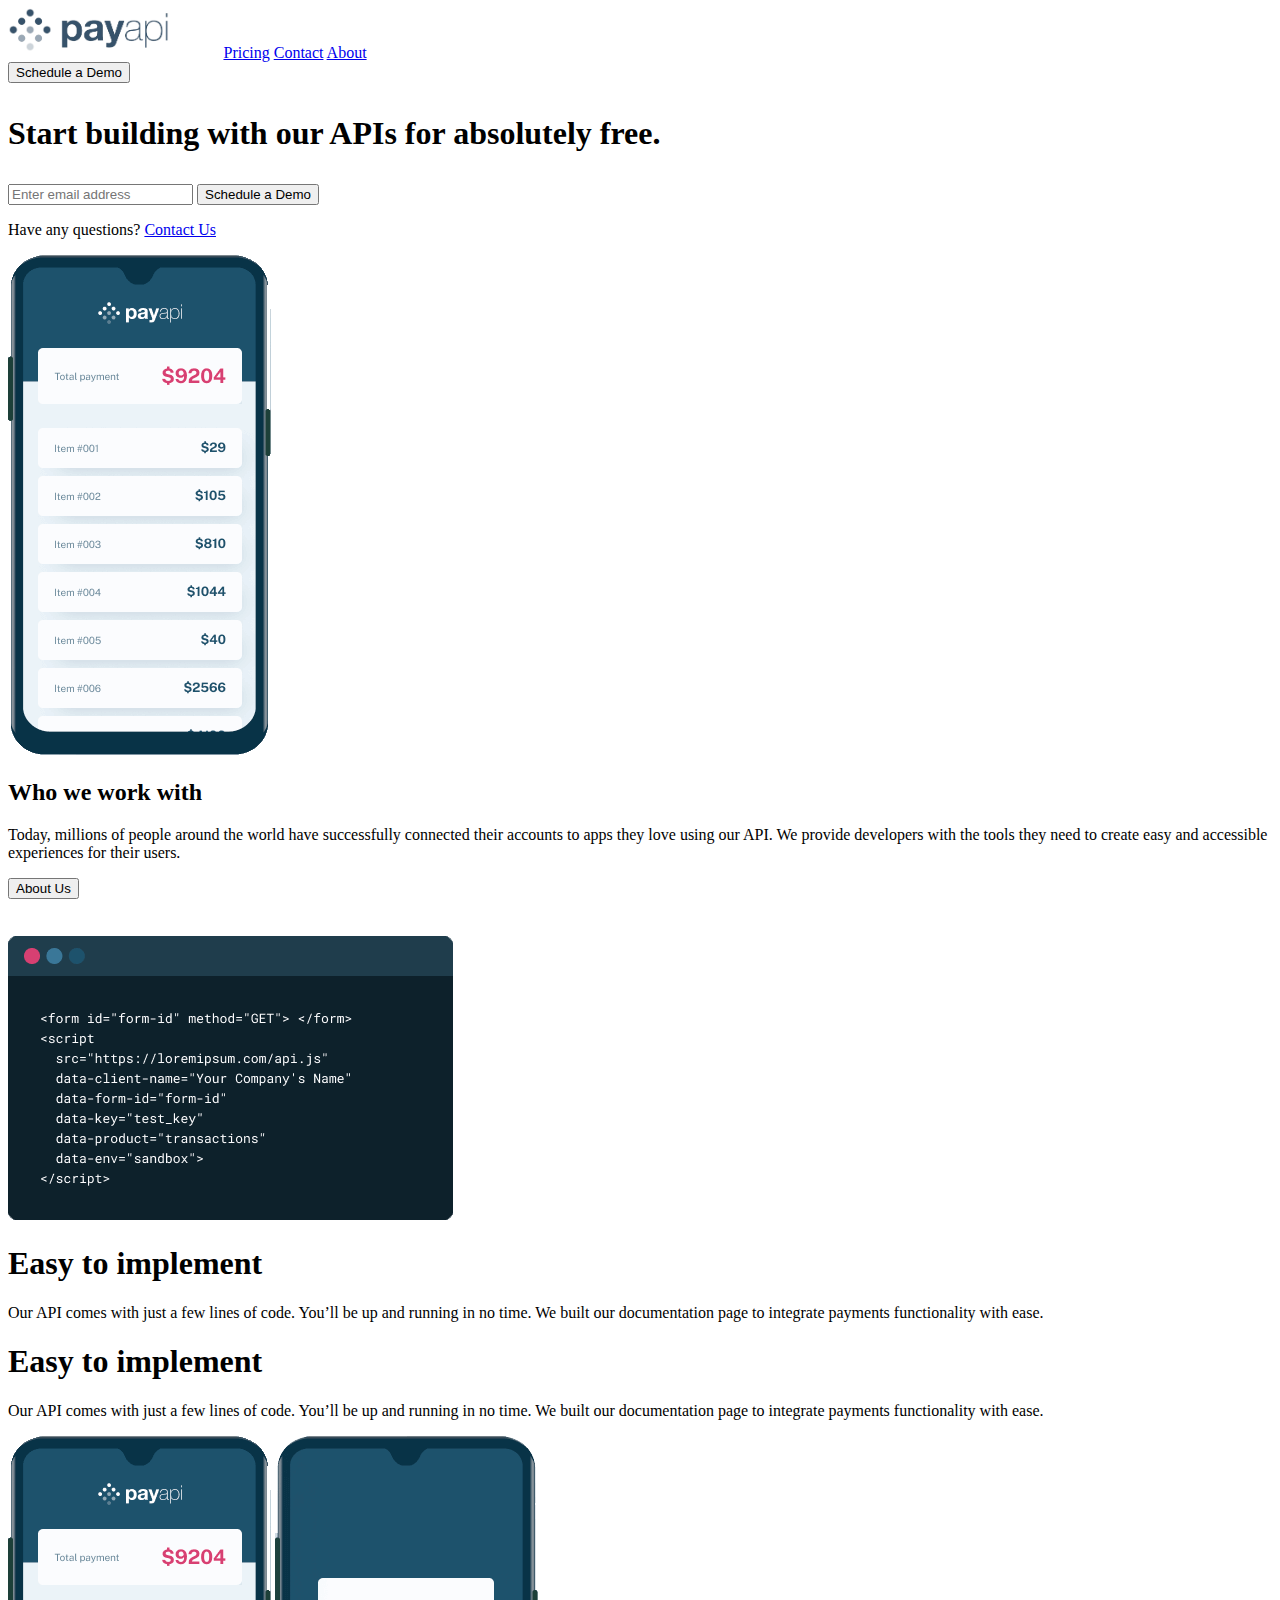
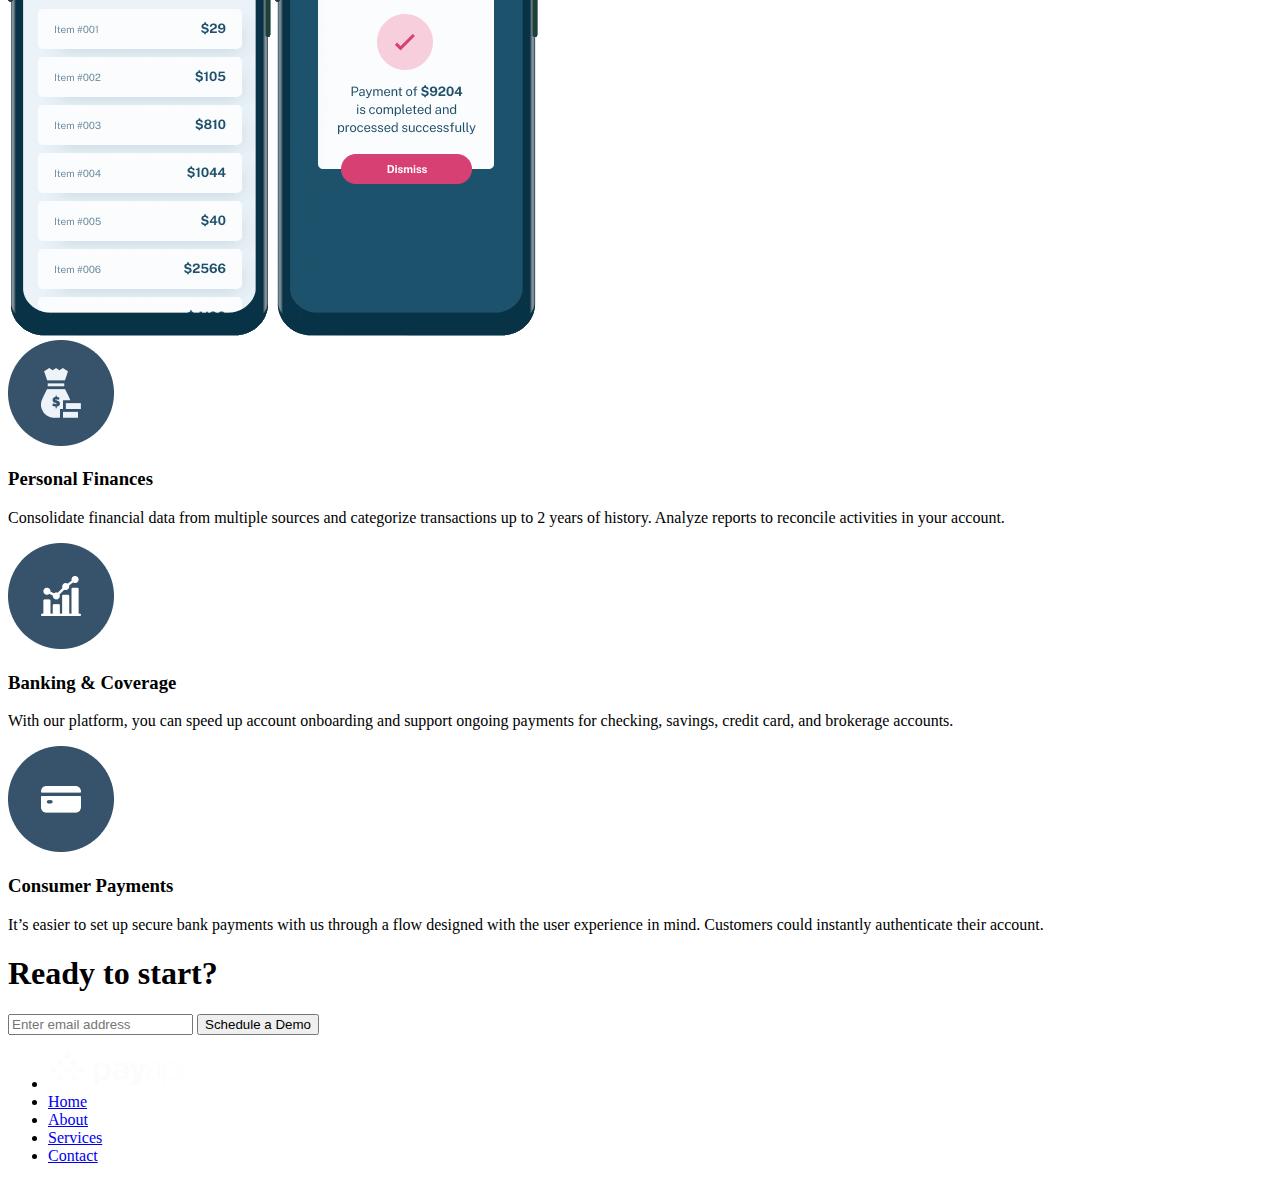
==== index.html @ d0662665 "Css check" ====
<!DOCTYPE html>
<html lang="en,ru">

<head>
    <meta charset="UTF-8">
    <meta name="viewport" content="width=device-width, initial-scale=1.0">
    <title>Document</title>
    <link rel="stylesheet" href="./CSS/style.css">
    <link rel="stylesheet" href="./CSS/shriht.css">
</head>

<body>
    <!-- верхняя навигационная панель-->
    <div id="navtop">
        <div class="navbarFlex">
            <a href="#home"><img src="./Image Home/payapi two color.png" height=50></a>
            <a href="../Pricing/index.html">Pricing</a>
            <a href="../About/index.html">Contact</a>
            <a href="../Contact/index.html">About</a>
        </div>
        <button class="sub" href="#">Schedule a Demo</button>

    </div>




    <!--верхняя часть страницы-->
    <div class="top">
        <div class="text">
            <h1>
                <p>Start building with our APIs for absolutely free.</p>
            </h1>
            <form class="butinside">

                <input class="mail" id="gmail" placeholder="Enter email address">
                <button class="submit" >Schedule a Demo</button>
                <p>Have any questions? <a href="../Contact/index.html">Contact Us </a> </p>
            </form>


        </div>
        <img src="./Image Home/Bottom phone first.png" alt="#">
    </div>




    <!--средняя часть страницы-->
    <div class="centr">
        <div class="text_flex">
            <h2>Who we work with</h2>
            <p class="text_centr">Today, millions of people around the world have successfully connected their accounts
                to apps they love using
                our API. We provide developers with the tools they need to create easy and accessible experiences for
                their
                users.</p>
            <a href="../About/"> </a>
            <button class="about_us">About Us</button>

        </div>
        <div class="logoC">

            <img src="./Image Home/Tesla.svg" alt="">
            <img src="./Image Home/Microsoft.svg" alt="">
            <img src="./Image Home/Hewlett Packard.svg" alt="">
            <img src="./Image Home/Oracle.svg" alt="">
            <img src="./Image Home/Google.svg" alt="">
            <img src="./Image Home/Nvidia.svg" alt="">

        </div>
    </div>




    <!--нижняя часть страницы-->
    <div class="through">
        <div class="throughCode">
            <img src="./Image Home/ImageKode.png" alt="хуй">
        </div>

        <div class="implents">
            <h1>Easy to implement</h1>
            <p class="text_implents">Our API comes with just a few lines of code. You’ll be up and running in no time.
                We built our
                documentation page to integrate payments functionality with ease.</p>
        </div>

<div class="ThroughPhone">
            <h1>Easy to implement</h1>
            <p class="text_Phone">Our API comes with just a few lines of code. You’ll be up and running in no time. We
                built our
                documentation page to integrate payments functionality with ease.</p>
        </div>
        <div class="through_class">
            <img class="phone1" src="./Image Home/Bottom phone first.png" alt="хуй">
            <img class="phone2" src="./Image Home/Bottom phone second.png" alt="хуй">
        </div> 
    </div>
    <!-- DIV IV -->
    <div class="corda">
        <div class="basecord">
            <img src="./Image Home/Money bag.png" alt="finance">
            <div class="noclass">
                <h3>Personal Finances</h3>
                <p>Consolidate financial data from multiple sources and categorize transactions up to 2 years of
                    history. Analyze reports to reconcile activities in your account.
                </p>
            </div>
        </div>
        <div class="basecord">
            <img src="./Image Home/Schedule.png" alt="coverage">
            <h3>Banking & Coverage</h3>
            <p>With our platform, you can speed up account onboarding and support ongoing payments for checking,
                savings, credit card, and brokerage accounts.
            </p>
        </div>
        <div class="basecord">
            <img src="./Image Home/bank card.png" alt="payments">
            <h3>Consumer Payments</h3>
            <p>It’s easier to set up secure bank payments with us through a flow designed with the user experience in
                mind. Customers could instantly authenticate their account.
            </p>
        </div>
    </div>
    <!-- DIV V -->
    <div class="redflex">
        <h1 class="red_start">Ready to start?</h1>
        <div class="red">
            <input class="mail" id="gmail" placeholder="Enter email address">
            <button class="submit" >Schedule a Demo</button>
        </div>
    </div>

    <!--нижняя навигационная панель-->
    <div id="navbottom">
        <div class="navbarFlexx">

            <ul>
                <li><img src="./Image Home/payapi one color.png" alt="Logo"></li>
                <li><a href="#">Home</a></li>
                <li><a href="#">About</a></li>
                <li><a href="#">Services</a></li>
                <li><a href="#">Contact</a></li>
                
            </ul>

        </div>


    </div>

</body>

</html>
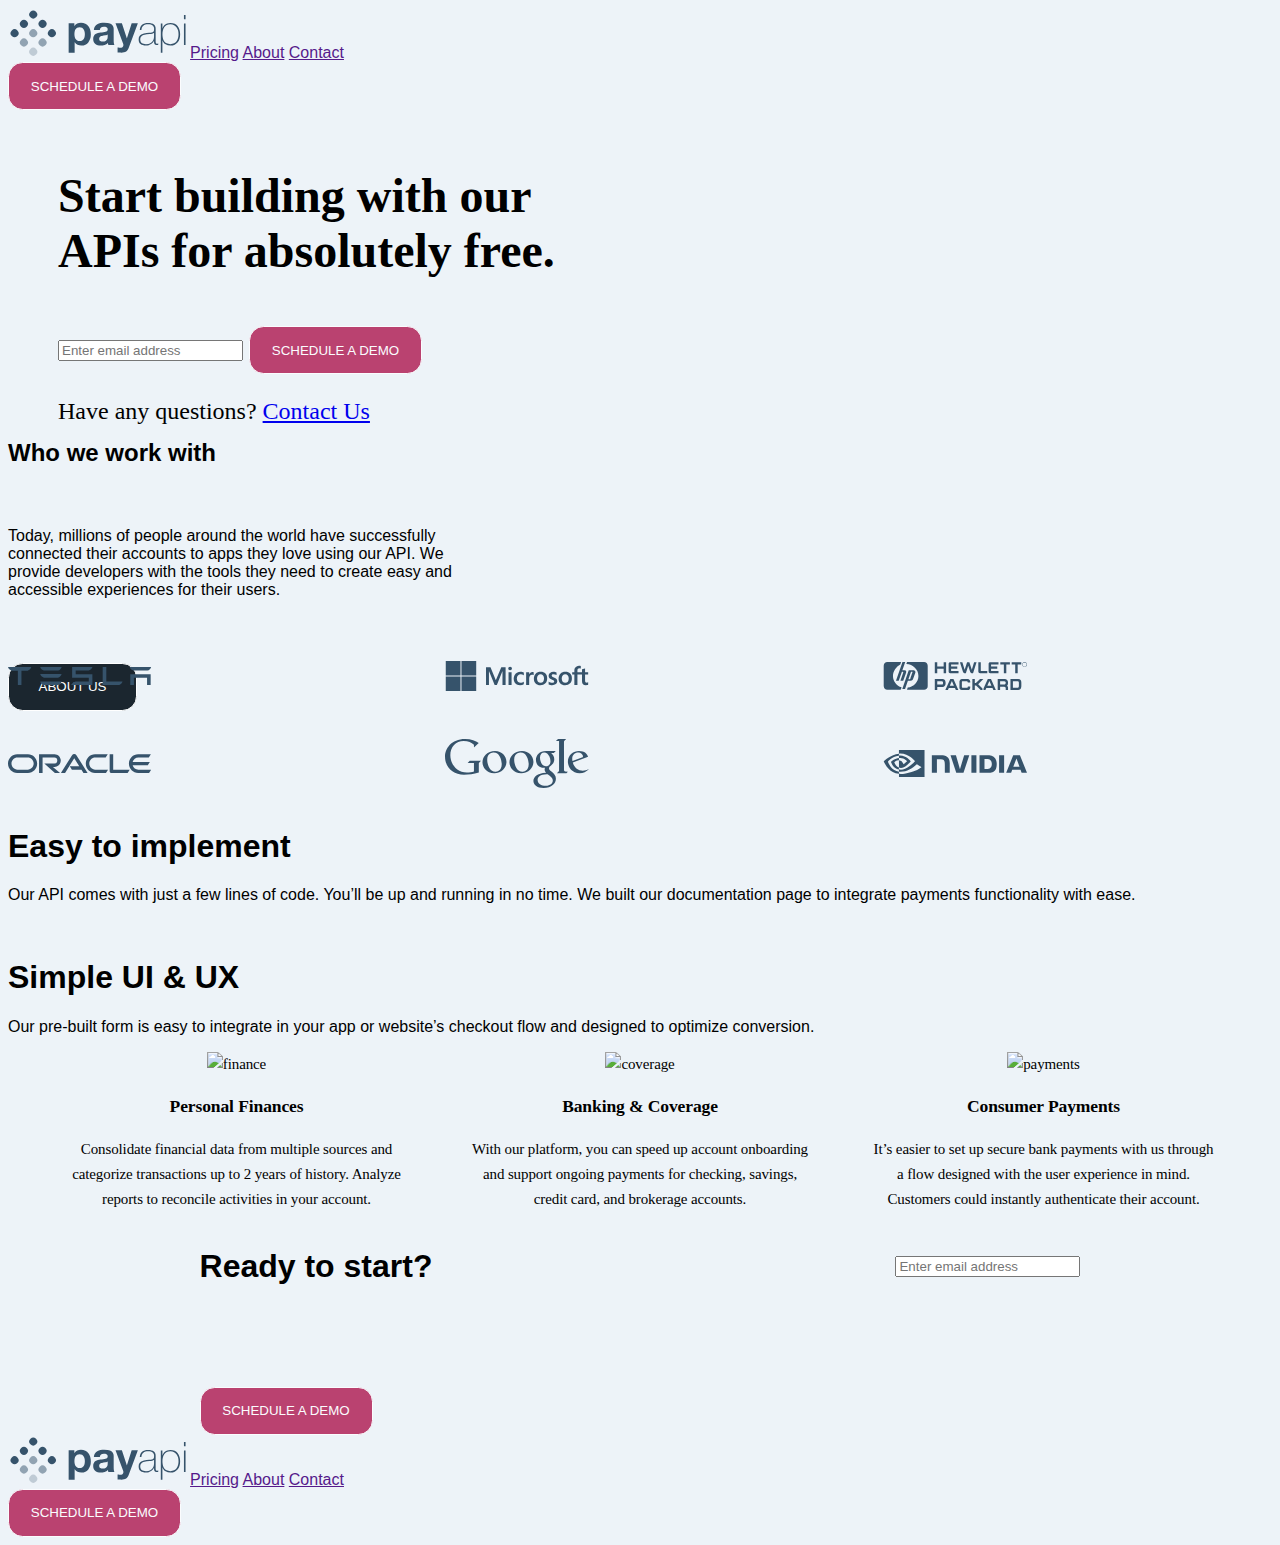
==== commit 2cc26d34: "fixed" ====
--- a/index.html
+++ b/index.html
@@ -1,157 +1,120 @@
-
-<!DOCTYPE html>
-<html lang="en,ru">
-
-<head>
-    <meta charset="UTF-8">
-    <meta name="viewport" content="width=device-width, initial-scale=1.0">
-    <title>Document</title>
-    <link rel="stylesheet" href="./CSS/style.css">
-    <link rel="stylesheet" href="./CSS/shriht.css">
-</head>
-
-<body>
-    <!-- верхняя навигационная панель-->
-    <div id="navtop">
-        <div class="navbarFlex">
-            <a href="#home"><img src="./Image Home/payapi two color.png" height=50></a>
-            <a href="../Pricing/index.html">Pricing</a>
-            <a href="../About/index.html">Contact</a>
-            <a href="../Contact/index.html">About</a>
-        </div>
-        <button class="sub" href="#">Schedule a Demo</button>
-
-    </div>
-
-
-
-
-    <!--верхняя часть страницы-->
-    <div class="top">
-        <div class="text">
-            <h1>
-                <p>Start building with our APIs for absolutely free.</p>
-            </h1>
-            <form class="butinside">
-
-                <input class="mail" id="gmail" placeholder="Enter email address">
-                <button class="submit" >Schedule a Demo</button>
-                <p>Have any questions? <a href="../Contact/index.html">Contact Us </a> </p>
-            </form>
-
-
-        </div>
-        <img src="./Image Home/Bottom phone first.png" alt="#">
-    </div>
-
-
-
-
-    <!--средняя часть страницы-->
-    <div class="centr">
-        <div class="text_flex">
-            <h2>Who we work with</h2>
-            <p class="text_centr">Today, millions of people around the world have successfully connected their accounts
-                to apps they love using
-                our API. We provide developers with the tools they need to create easy and accessible experiences for
-                their
-                users.</p>
-            <a href="../About/"> </a>
-            <button class="about_us">About Us</button>
-
-        </div>
-        <div class="logoC">
-
-            <img src="./Image Home/Tesla.svg" alt="">
-            <img src="./Image Home/Microsoft.svg" alt="">
-            <img src="./Image Home/Hewlett Packard.svg" alt="">
-            <img src="./Image Home/Oracle.svg" alt="">
-            <img src="./Image Home/Google.svg" alt="">
-            <img src="./Image Home/Nvidia.svg" alt="">
-
-        </div>
-    </div>
-
-
-
-
-    <!--нижняя часть страницы-->
-    <div class="through">
-        <div class="throughCode">
-            <img src="./Image Home/ImageKode.png" alt="хуй">
-        </div>
-
-        <div class="implents">
-            <h1>Easy to implement</h1>
-            <p class="text_implents">Our API comes with just a few lines of code. You’ll be up and running in no time.
-                We built our
-                documentation page to integrate payments functionality with ease.</p>
-        </div>
-
-<div class="ThroughPhone">
-            <h1>Easy to implement</h1>
-            <p class="text_Phone">Our API comes with just a few lines of code. You’ll be up and running in no time. We
-                built our
-                documentation page to integrate payments functionality with ease.</p>
-        </div>
-        <div class="through_class">
-            <img class="phone1" src="./Image Home/Bottom phone first.png" alt="хуй">
-            <img class="phone2" src="./Image Home/Bottom phone second.png" alt="хуй">
-        </div> 
-    </div>
-    <!-- DIV IV -->
-    <div class="corda">
-        <div class="basecord">
-            <img src="./Image Home/Money bag.png" alt="finance">
-            <div class="noclass">
-                <h3>Personal Finances</h3>
-                <p>Consolidate financial data from multiple sources and categorize transactions up to 2 years of
-                    history. Analyze reports to reconcile activities in your account.
-                </p>
-            </div>
-        </div>
-        <div class="basecord">
-            <img src="./Image Home/Schedule.png" alt="coverage">
-            <h3>Banking & Coverage</h3>
-            <p>With our platform, you can speed up account onboarding and support ongoing payments for checking,
-                savings, credit card, and brokerage accounts.
-            </p>
-        </div>
-        <div class="basecord">
-            <img src="./Image Home/bank card.png" alt="payments">
-            <h3>Consumer Payments</h3>
-            <p>It’s easier to set up secure bank payments with us through a flow designed with the user experience in
-                mind. Customers could instantly authenticate their account.
-            </p>
-        </div>
-    </div>
-    <!-- DIV V -->
-    <div class="redflex">
-        <h1 class="red_start">Ready to start?</h1>
-        <div class="red">
-            <input class="mail" id="gmail" placeholder="Enter email address">
-            <button class="submit" >Schedule a Demo</button>
-        </div>
-    </div>
-
-    <!--нижняя навигационная панель-->
-    <div id="navbottom">
-        <div class="navbarFlexx">
-
-            <ul>
-                <li><img src="./Image Home/payapi one color.png" alt="Logo"></li>
-                <li><a href="#">Home</a></li>
-                <li><a href="#">About</a></li>
-                <li><a href="#">Services</a></li>
-                <li><a href="#">Contact</a></li>
-                
-            </ul>
-
-        </div>
-
-
-    </div>
-
-</body>
-
+<!DOCTYPE html>
+<html lang="en">
+<head>
+    <meta charset="UTF-8">
+    <meta name="viewport" content="width=device-width, initial-scale=1.0">
+    <title>Document</title>
+    <link rel="stylesheet" href="/css/style.css">
+</head>
+<body>
+       <!-- header-->  
+       <header>  
+        <div class="navbarFlex">  
+            <img src="/assets/shared/desktop/logo.svg" height=50></a>  
+            <a href="">Pricing</a>  
+            <a href="">About</a>    
+            <a href="">Contact</a>
+        </div>  
+        <button class="sub" href="#">Schedule a Demo</button>  
+  
+       </header> 
+      <!--DIV I--> 
+    <div class="top"> 
+        <div class="text"> 
+           <h1> 
+                <p>Start building with our APIs for absolutely free.</p> 
+            </h1>  
+            <form class="Search"> 
+                <input type="email" id="email" placeholder="Enter email address"> 
+                <button class="sub" href="#">Schedule a Demo</button> 
+                <p>Have any questions? <a href="../Contact/index.html">Contact Us </a> </p> 
+            </form> 
+ 
+ 
+        </div> 
+        <img src="/assets/home/desktop/illustration-phone-mockup.svg" alt=""> 
+    </div> 
+ 
+    <!--DIV II--> 
+    <div class="darktext"> 
+<div class="text_flex"> 
+        <h2>Who we work with</h2> 
+        <p class="text_centr">Today, millions of people around the world have successfully connected their accounts to apps they love using 
+            our API. We provide developers with the tools they need to create easy and accessible experiences for their 
+            users.</p> 
+          <a href="../About/"> </a> 
+        <button class="about_us">About Us</button>     
+         
+</div> 
+        <div class="logoC"> 
+             
+            <img src="/assets/shared/desktop/tesla.svg" alt="tesla">
+            <img src="/assets/shared/desktop/microsoft.svg" alt="microsoft"> 
+            <img src="/assets/shared/desktop/hewlett-packard.svg" alt="HP">
+            <img src="/assets/shared/desktop/oracle.svg" alt="Oracle">
+            <img src="/assets/shared/desktop/google.svg" alt="google">
+            <img src="/assets/shared/desktop/nvidia.svg" alt="nvidia">
+       
+    </div> 
+    </div> 
+ 
+ 
+ 
+ 
+    <!--DIV III--> 
+             <div class="gridele">
+            <img src="/assets/home/desktop/illustration-easy-to-implement.svg" alt="">
+            <h1>Easy to implement</h1> 
+            <p>Our API comes with just a few lines of code. You’ll be up and running in no time. We built our 
+                documentation page to integrate payments functionality with ease.</p>
+
+            <img src="/assets/home/desktop/illustration-simple-ui.svg" alt=""> 
+            <h1>Simple UI & UX</h1> 
+            <p>Our pre-built form is easy to integrate in your app or website’s checkout flow and designed to optimize conversion.
+            </p> 
+      </div>
+     
+      <!-- DIV IV -->
+      <div class="corda">
+        <div class="basecord">
+            <img src="/assets/home/desktop/icon-personal-finances.svg" alt="finance">
+            <div class="noclass">
+            <h3>Personal Finances</h3>
+            <p>Consolidate financial data from multiple sources and categorize transactions up to 2 years of history. Analyze reports to reconcile activities in your account.
+                 </p>
+            </div>
+        </div>
+        <div class="basecord">
+            <img src="/assets/home/desktop/icon-banking-and-coverage.svg" alt="coverage">
+            <h3>Banking & Coverage</h3>
+            <p>With our platform, you can speed up account onboarding and support ongoing payments for checking, savings, credit card, and brokerage accounts.
+             </p>
+        </div>
+        <div class="basecord">
+            <img src="/assets/home/desktop/icon-consumer-payments.svg" alt="payments">
+            <h3>Consumer Payments</h3>
+            <p>It’s easier to set up secure bank payments with us through a flow designed with the user experience in mind. Customers could instantly authenticate their account.
+             </p>
+        </div>
+      </div>
+     <!-- DIV V -->
+     <div class="redflex">
+        <h1>Ready to start?</h1>
+        <input type="email" id="email" placeholder="Enter email address"> 
+        <button class="sub" href="#">Schedule a Demo</button>
+
+     </div>
+    <!--footer--> 
+    <footer> 
+        <div class="navbarFlex">  
+            <img src="/assets/shared/desktop/logo.svg" height=50></a>  
+            <a href="">Pricing</a>  
+            <a href="">About</a>  
+            <a href="">Contact</a>
+        </div>  
+        <button class="sub" href="#">Schedule a Demo</button>  
+    </footer> 
+   
+</body>
+<script src="/js/script.js" defer></script>
 </html>--- a/css/style.css
+++ b/css/style.css
@@ -0,0 +1,350 @@
+body { 
+ 
+  font-family: Arial, Helvetica, sans-serif; 
+} 
+.navbarFlex { 
+   margin-left: 0%; 
+    margin-right: 0%;
+
+  } 
+#navtop { 
+  background-color: white; 
+   display:flex;  
+  transition: top 0.3s; 
+  display: flex  ; 
+  /* justify-self: center;  */
+  text-align: center; 
+  justify-content: space-around;
+} 
+
+#navtop a { 
+  float: left; 
+  display: flex  ; 
+   
+  color: rgba(54, 83, 107, 1); 
+  text-align: center; 
+  padding: 15px; 
+  text-decoration: none; 
+  font-size: 15px; 
+  font-family: 'Public Sans'; 
+   
+} 
+
+#navtop a:hover { 
+  background-color: #ffffff;  
+  color: rgb(22, 1, 1) 
+}  
+/* buttom Schedule a Demo*/
+.butinside{
+  position: relative;
+display: inline-block;
+}
+ .mail{
+ 
+  margin-right: 100px;
+  width: 445px;
+  height: 48px;
+  border-radius: 20px;
+ border-style:none ;
+} 
+.butinside .submit{
+  position: absolute;
+  right: 0;
+  top: 2px;
+ background-color: #ba4270;
+ color: #fbfcfe;
+ width: 173px;
+ 
+ height: 48px;
+ 
+
+
+}
+.sub{
+  width: 173px;
+  
+  height: 48px;
+  background-color:#ba4270;
+  color: #fbfcfe;
+
+}
+.centr{  
+  /* width: 1440px; */  
+  height: 472px;  
+  flex-shrink: 0;  
+    display: flex;  
+  justify-content: space-around;  
+  align-items:center ;    
+  background-color: #1B262F;  
+  color: #ffffff;
+} 
+.about_us{
+  width: 129px;
+  height: 48px;
+  flex-shrink: 0;
+  background-color: #1B262F;
+ color:#ffffff;
+
+
+}
+
+
+
+
+.text{ 
+
+top: 120px; 
+font-family: 'DM Serif Display', serif; 
+padding: 10px 50px 20px; 
+width: 546px; 
+ 
+font-size: 150%; 
+
+} 
+body , #navtop{ 
+background-color: rgba(237, 243, 248, 1); 
+} 
+.mail {
+  z-index: 1;
+
+}
+
+
+.submit {
+  z-index: 2;
+  position: relative;
+  right: 30px;
+}
+
+
+
+
+
+
+
+  .logoC{ 
+    display: grid ; 
+    grid-gap: 3rem; 
+    /* font-size: 1rem; */ 
+    /* grid-template-columns: repeat(20px, 25px); 
+    grid-template-rows: repeat(20px, 20px);  */ 
+    align-items: center;  
+    grid-template-areas:  
+      "tesla microsoft hp "  
+      "oracle google nvidia" 
+    
+    
+    } 
+    .logoC  img{ 
+    width: 9rem; 
+    } 
+    
+      
+    
+    
+    .text_flex{ 
+    
+      display: flex; 
+    width: 445px; 
+    height: 192px; 
+    flex-direction: column; 
+    justify-content: center; 
+    align-items: flex-start; 
+    gap: 24px; 
+    flex-shrink: 0; 
+    
+    
+    } 
+    
+    
+    
+    .text_centr{ 
+    max-width: 445px  ; 
+    max-height: 112px; 
+    
+    
+    }
+    
+
+
+
+
+  .top 
+  { 
+  /* margin-right: 350px;   */ 
+  display: flex; 
+  justify-content: space-between; 
+
+  }   
+
+
+
+
+
+  .submit{ 
+  z-index: 2; 
+    height: 20px; 
+  width: 130px; 
+  border-radius: 60px; 
+
+
+
+  }    
+
+
+
+
+
+
+
+  .through{
+  display: grid;
+  grid-gap:3rem;
+  justify-content: space-around;
+  align-items: center;
+  grid-template-areas:
+  "throughCode text_implents   "
+  "ThroughPhone through_class "
+
+
+  }
+
+
+
+
+  /* див отвечающий за картику с кодом */
+  .throughCode{
+    position: relative;
+  
+    width: 445px; 
+    flex-direction: column;
+    justify-content: center;
+    align-items: center;
+    gap: 32px;
+
+
+  }
+
+  /* див отвечающий за текст  */
+
+  .ThroughPhone{
+  max-width: 445px;
+
+  }
+
+
+
+
+  .implents{ 
+    max-width: 445px;
+    position: relative;
+    
+    
+    
+    display: flex; 
+    width: 445px; 
+    height: 192px; 
+    flex-direction: column; 
+    justify-content: center; 
+    align-items: flex-start; 
+    gap: 24px; 
+    flex-shrink: 0; 
+
+  }
+
+
+  .redflex{
+    display: grid;
+    grid-gap:80px;
+    align-items: center;
+    justify-content: space-around;
+    grid-template-areas:
+    "red_start red"
+    }
+
+
+
+  button { 
+  position: center; 
+  top: .4em; 
+  right: .4em; 
+  height: 2.2em; 
+  border-radius: 1.1em; 
+  border: 1px solid; 
+  text-transform: uppercase; 
+  } 
+
+
+
+  .corda{
+  display:flex ;
+  align-items: center;
+  justify-content: space-evenly;
+  }
+  .basecord{
+    max-width: 350px;
+    
+    text-align: center;
+    font-family: Public Sans;
+    font-size: 15px;
+    font-style: normal;
+    font-weight: 400;
+    line-height: 25px; 
+    letter-spacing: -0.115px;
+  
+  }
+
+
+.red{
+  position: relative;
+  display: inline-block;
+  }
+   .mail{
+   
+    margin-right: 100px;
+    width: 250px;
+  } 
+  .red .submit{
+    width: 173px;
+    height: 48px;
+
+    position: absolute;
+    right: 0;
+    top: 2px;
+   background-color: #ba4270;
+   color: #fbfcfe;
+}
+
+
+
+  #navbottom
+  {  background-color: rgb(27, 38, 47)}
+  ul {
+    list-style-type: none;
+    margin: 0;
+    padding: 0;
+    overflow: hidden;
+
+    /* Background color for the navigation bar */
+  }
+
+  li {
+    display: inline-block;
+  }
+
+  li a {
+    display: block;
+    padding: 50px;
+    text-decoration: none;
+    color: #ffffff; /* Text color for the links */
+  }
+
+  li a:hover {
+    background-color: #ddd; /* Background color on hover */
+  }
+
+  li img {
+    max-width: 100%; /* Make sure the image doesn't exceed the width of its container */
+    height: auto; /* Maintain the aspect ratio of the image */
+    vertical-align: middle; /* Align the image vertically within the list item */
+  }
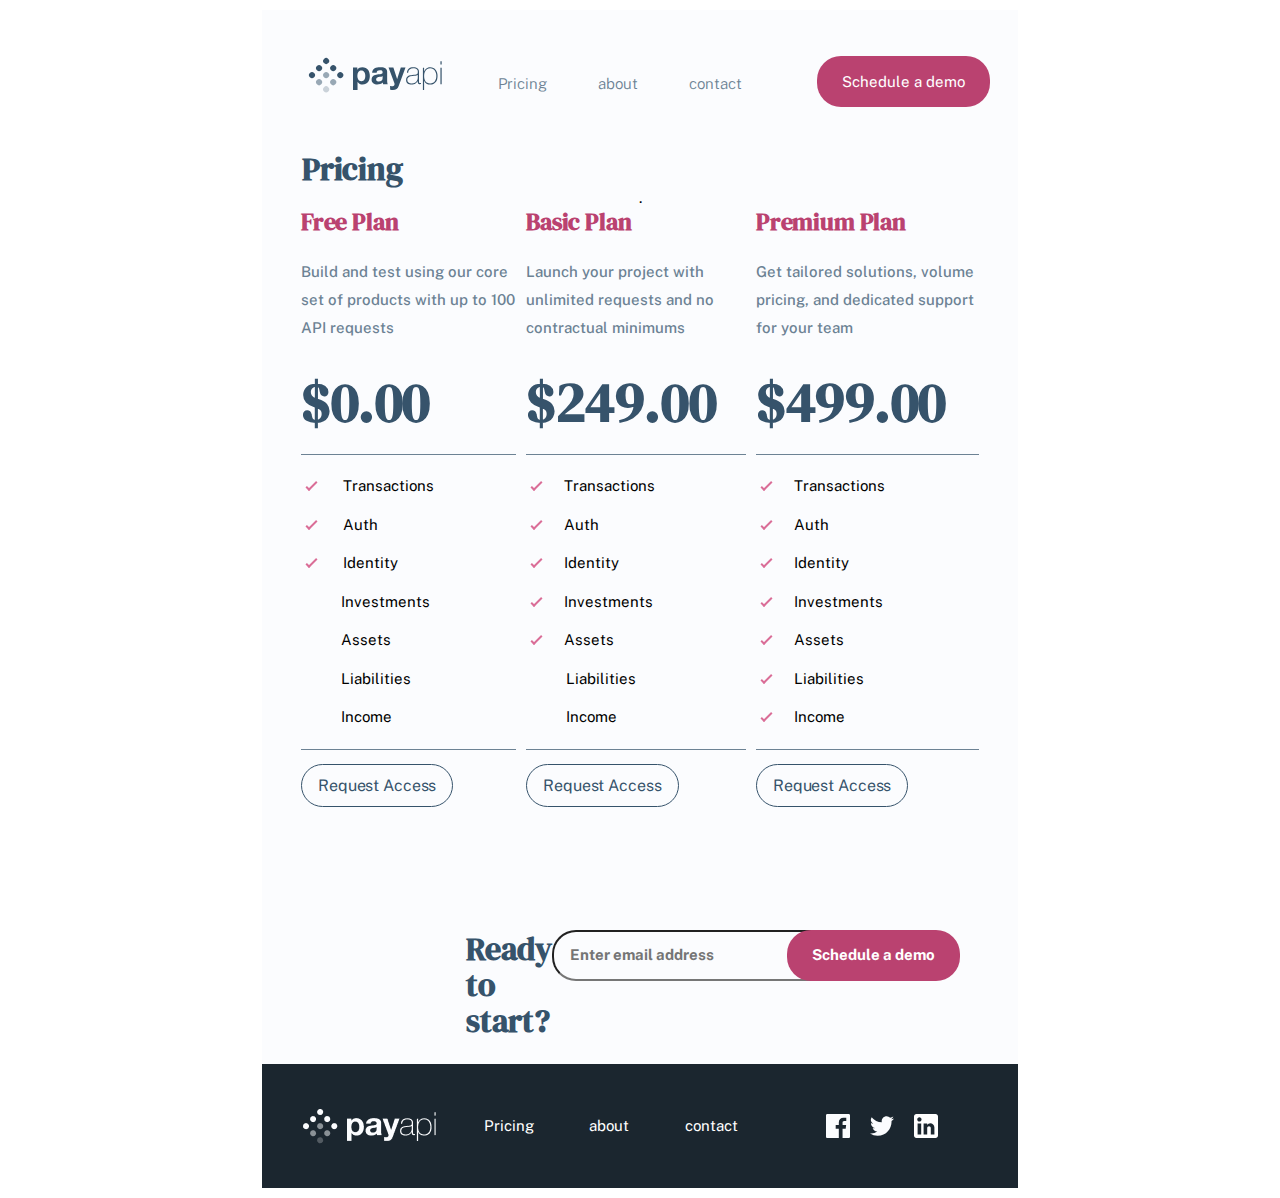
==== commit d5d14441: "newWorkForTest" ====
--- a/index.html
+++ b/index.html
@@ -1,120 +1,128 @@
-<!DOCTYPE html>
-<html lang="en">
-<head>
-    <meta charset="UTF-8">
-    <meta name="viewport" content="width=device-width, initial-scale=1.0">
-    <title>Document</title>
-    <link rel="stylesheet" href="/css/style.css">
-</head>
-<body>
-       <!-- header-->  
-       <header>  
-        <div class="navbarFlex">  
-            <img src="/assets/shared/desktop/logo.svg" height=50></a>  
-            <a href="">Pricing</a>  
-            <a href="">About</a>    
-            <a href="">Contact</a>
-        </div>  
-        <button class="sub" href="#">Schedule a Demo</button>  
-  
-       </header> 
-      <!--DIV I--> 
-    <div class="top"> 
-        <div class="text"> 
-           <h1> 
-                <p>Start building with our APIs for absolutely free.</p> 
-            </h1>  
-            <form class="Search"> 
-                <input type="email" id="email" placeholder="Enter email address"> 
-                <button class="sub" href="#">Schedule a Demo</button> 
-                <p>Have any questions? <a href="../Contact/index.html">Contact Us </a> </p> 
-            </form> 
- 
- 
-        </div> 
-        <img src="/assets/home/desktop/illustration-phone-mockup.svg" alt=""> 
-    </div> 
- 
-    <!--DIV II--> 
-    <div class="darktext"> 
-<div class="text_flex"> 
-        <h2>Who we work with</h2> 
-        <p class="text_centr">Today, millions of people around the world have successfully connected their accounts to apps they love using 
-            our API. We provide developers with the tools they need to create easy and accessible experiences for their 
-            users.</p> 
-          <a href="../About/"> </a> 
-        <button class="about_us">About Us</button>     
-         
-</div> 
-        <div class="logoC"> 
-             
-            <img src="/assets/shared/desktop/tesla.svg" alt="tesla">
-            <img src="/assets/shared/desktop/microsoft.svg" alt="microsoft"> 
-            <img src="/assets/shared/desktop/hewlett-packard.svg" alt="HP">
-            <img src="/assets/shared/desktop/oracle.svg" alt="Oracle">
-            <img src="/assets/shared/desktop/google.svg" alt="google">
-            <img src="/assets/shared/desktop/nvidia.svg" alt="nvidia">
-       
-    </div> 
-    </div> 
- 
- 
- 
- 
-    <!--DIV III--> 
-             <div class="gridele">
-            <img src="/assets/home/desktop/illustration-easy-to-implement.svg" alt="">
-            <h1>Easy to implement</h1> 
-            <p>Our API comes with just a few lines of code. You’ll be up and running in no time. We built our 
-                documentation page to integrate payments functionality with ease.</p>
-
-            <img src="/assets/home/desktop/illustration-simple-ui.svg" alt=""> 
-            <h1>Simple UI & UX</h1> 
-            <p>Our pre-built form is easy to integrate in your app or website’s checkout flow and designed to optimize conversion.
-            </p> 
-      </div>
-     
-      <!-- DIV IV -->
-      <div class="corda">
-        <div class="basecord">
-            <img src="/assets/home/desktop/icon-personal-finances.svg" alt="finance">
-            <div class="noclass">
-            <h3>Personal Finances</h3>
-            <p>Consolidate financial data from multiple sources and categorize transactions up to 2 years of history. Analyze reports to reconcile activities in your account.
-                 </p>
-            </div>
-        </div>
-        <div class="basecord">
-            <img src="/assets/home/desktop/icon-banking-and-coverage.svg" alt="coverage">
-            <h3>Banking & Coverage</h3>
-            <p>With our platform, you can speed up account onboarding and support ongoing payments for checking, savings, credit card, and brokerage accounts.
-             </p>
-        </div>
-        <div class="basecord">
-            <img src="/assets/home/desktop/icon-consumer-payments.svg" alt="payments">
-            <h3>Consumer Payments</h3>
-            <p>It’s easier to set up secure bank payments with us through a flow designed with the user experience in mind. Customers could instantly authenticate their account.
-             </p>
-        </div>
-      </div>
-     <!-- DIV V -->
-     <div class="redflex">
-        <h1>Ready to start?</h1>
-        <input type="email" id="email" placeholder="Enter email address"> 
-        <button class="sub" href="#">Schedule a Demo</button>
-
-     </div>
-    <!--footer--> 
-    <footer> 
-        <div class="navbarFlex">  
-            <img src="/assets/shared/desktop/logo.svg" height=50></a>  
-            <a href="">Pricing</a>  
-            <a href="">About</a>  
-            <a href="">Contact</a>
-        </div>  
-        <button class="sub" href="#">Schedule a Demo</button>  
-    </footer> 
-   
-</body>
-<script src="/js/script.js" defer></script>
+	<!DOCTYPE html>
+<html>
+<head>
+	<meta charset="utf-8">
+	<title>payapi</title>
+	<link href="style.css" rel="stylesheet">
+</head>
+<body>
+	<div>
+		<div class="App">
+			<div>
+				<header class="header header_secondary">
+					<nav>
+						<div class="logo_wrapper">
+							<a class="logo-link" href="/"><img alt="well come to payapi" src="logo.23aa4a68.svg"></a>
+						</div>
+						<div class="modal">
+							<ul class="nav_list">
+								<li class="nav_list_item">
+									<a class="anchor" href="/pricing">Pricing</a>
+								</li>
+								<li class="nav_list_item">
+									<a class="anchor" href="/about">about</a>
+								</li>
+								<li class="nav_list_item">
+									<a class="anchor" href="/contact">contact</a>
+								</li>
+							</ul><button class="btn schedule-btn">Schedule a demo</button>
+						</div>
+						<div class="menu_control">
+							<button class="hamburger toggle_btn_close"><img alt="open the menu" src="/static/media/menu.5062cf20.svg"></button> <button class="close_menu toggle_btn_open"><img alt="close the menu" src="/static/media/close.825df35a.svg"></button>
+						</div>
+					</nav>
+					<div class="ppp"></div>
+					<h1 class="header_title secondary_title">Pricing</h1>
+					<p>. </p>
+					<div></div>
+				</header>
+				<main class="main main_pricing">
+					<div class="plans">
+						<div class="plan plan1">
+							<div class="sub_pricing">
+								<h2 class="pricing_title">Free Plan</h2>
+								<p class="paragraph pricing_summary">Build and test using our core set of products with up to 100 API requests</p><strong class="main_pricing_cost">$0.00</strong>
+							</div>
+							<div class="sub_pricing sub_pricing_list">
+								<ul class="plan_list">
+									<li><div class="check"></div> Transactions</li>
+									<li><div class="check"></div> Auth</li>
+									<li><div class="check"></div> Identity</li>
+									<li><div class="chekk"></div> Investments</li>
+									<li><div class="chekk"></div> Assets</li>
+									<li><div class="chekk"></div> Liabilities</li>
+									<li><div class="chekk"></div> Income</li>
+								</ul>
+                <a class="link-btn pricing_link-btn">Request Access</a>
+            </div>
+						</div>
+						<div class="plan">
+							<div>
+								<h2 class="pricing_title">Basic Plan</h2>
+								<p class="paragraph pricing_summary">Launch your project with unlimited requests and no contractual minimums</p><strong class="main_pricing_cost">$249.00</strong>
+							</div>
+							<div class="sub_pricing sub_pricing_list">
+								<ul class="plan_list">
+									<li><div class="check"></div>Transactions</li>
+									<li> <div class="check"></div>Auth</li>
+									<li><div class="check"></div>Identity</li>
+									<li><div class="check"></div>Investments</li>
+									<li><div class="check"></div>Assets</li>
+									<li><div class="chekk"></div> Liabilities</li>
+									<li><div class="chekk"></div> Income</li>
+								</ul><a class="link-btn pricing_link-btn">Request Access</a>
+							</div>
+						</div>
+						<div class="plan">
+							<div>
+								<h2 class="pricing_title">Premium Plan</h2>
+								<p class="paragraph pricing_summary">Get tailored solutions, volume pricing, and dedicated support for your team</p><strong class="main_pricing_cost">$499.00</strong>
+							</div>
+							<div>
+								<ul class="plan_list">
+									<li><div class="check"></div>Transactions</li>
+									<li><div class="check"></div>Auth</li>
+									<li><div class="check"></div>Identity</li>
+									<li><div class="check"></div>Investments</li>
+									<li><div class="check"></div>Assets</li>
+									<li><div class="check"></div>Liabilities</li>
+									<li><div class="check"></div>Income</li>
+								</ul><a class="link-btn pricing_link-btn" href="/contact">Request Access</a>
+							</div>
+						</div>
+					</div>
+					<div class="cta_summary cta_summary_shared">
+						<h2 class="header_title">Ready to start?</h2>
+						<form class="form">
+							<label class="sr-only" for="email">Email (Required):</label>
+							<input aria-required="true" class="email" id="email-temp" name="email" placeholder="Enter email address" required="" type="email">
+							<button class="btn schedule-btn primary">Schedule a demo</button>
+						</form>
+					</div>
+				</main>
+			</div>
+			<footer class="footer">
+				<div class="footer_nav">
+					<img alt="" src="logo.png"></a>
+					<ul class="nav_list footer_list">
+						<li class="nav_list_item">
+							<a class="anchor" href="/pricing">Pricing</a>
+						</li>
+						<li class="nav_list_item">
+							<a class="anchor" href="/about">about</a>
+						</li>
+						<li class="nav_list_item">
+							<a class="anchor" href="/contact">contact</a>
+						</li>
+					</ul>
+				</div>
+				<div class="social_icons">
+					<img alt="visit us on facebook" src="facebook.svg" class="facebook">
+          <img alt="chat with us on twitter" src="twitter.svg">
+          <img alt="connect us with on linkeid" src="linkedin.svg" class="link">
+				</div>
+			</footer>
+		</div>
+	</div>
+</body>
 </html>--- a/style.css
+++ b/style.css
@@ -0,0 +1,662 @@
+@import url(https://fonts.googleapis.com/css2?family=DM+Serif+Display&family=Public+Sans:wght@100;300;400;500;600;700;800;900&display=swap);
+*, :after, :before {
+	padding: 0;
+	margin: 0;
+	box-sizing: border-box
+}
+body {
+	min-height: 100vh;
+	text-rendering: optimizeSpeed;
+	line-height: 1.5
+}
+li {
+	list-style: none
+}
+img {
+	max-width: 100%;
+	display: block
+}
+button, input {
+	font: inherit
+}
+
+.btn {
+	max-width: 252px;
+	width: 100%;
+	background-color: #ba4270;
+	color: #fff;
+	border: 3px solid transparent;
+	padding: .7rem 3rem;
+	border-radius: 24px;
+	margin: auto;
+	display: block
+}
+.btn:focus, .btn:hover {
+	outline: 3px solid #000
+}
+.btn:hover {
+	cursor: pointer
+}
+
+	.btn {
+		margin: 0;
+		max-width: 173px;
+		display: inline-block;
+		padding: .7rem 1rem
+	}
+.primary {
+	font-weight: 700;
+	max-width: 327px
+}
+
+	.primary {
+		max-width: 173px;
+		margin-left: -3rem;
+		display: inline-block
+	}
+
+.cta_summary_shared {
+	padding: 0 24px
+}
+.cta_summary_shared .header_title {
+	font-size: 2rem;
+	font-family: "DM Serif Display", serif;
+	line-height: 36px;
+	letter-spacing: -.25px;
+	text-align: center;
+	color: #36536b;
+	margin-bottom: 25px
+}
+.cta_summary_shared .form {
+	max-width: 573px;
+	margin: auto;
+	padding-bottom: 50px;
+	text-align: center
+}
+
+
+.footer {
+	background-image: url(/static/media/bg-pattern-circle.2f3a4c70.svg);
+	position: relative;
+	background-repeat: no-repeat;
+	background-size: 140%;
+	background-position: 50% -100%;
+	background-color: #1b262f;
+	padding-top: 45px;
+	padding-bottom: 100px
+}
+.footer .social_icons {
+	display: -webkit-flex;
+	display: flex;
+	-webkit-justify-content: center;
+	justify-content: center;
+	-webkit-align-items: center;
+	align-items: center;
+	margin-top: 45px
+}
+
+	.footer {
+		background-position: -115% 20%;
+		display: -webkit-flex;
+		display: flex;
+		-webkit-justify-content: space-between;
+		justify-content: space-between;
+		-webkit-align-items: center;
+		align-items: center;
+		padding: 30px 39px
+	}
+	.footer .social_icons {
+		margin-top: 0;
+		-webkit-flex: 1 1 30%;
+		flex: 1 1 30%
+	}
+	.footer .footer_nav {
+		display: -webkit-flex;
+		display: flex;
+		-webkit-justify-content: space-evenly;
+		justify-content: space-evenly;
+		-webkit-flex: 1 1 75%;
+		flex: 1 1 75%
+	}
+
+.footer_list {
+	text-align: center;
+	padding-top: 40px
+}
+.footer_list .nav_list_item {
+	list-style-type: none
+}
+.footer_list .nav_list_item:not(:last-child) {
+	margin-bottom: 25px
+}
+.footer_list .anchor {
+	color: #fff;
+	text-decoration: none
+}
+.footer_list .anchor:focus {
+	outline: 2px solid #ba4270;
+	font-weight: 900
+}
+
+	.footer_list {
+		padding-top: 0;
+		display: -webkit-flex;
+		display: flex;
+		-webkit-justify-content: space-evenly;
+		justify-content: space-evenly;
+		-webkit-align-items: center;
+		align-items: center;
+		-webkit-flex: 1 1 75%;
+		flex: 1 1 75%
+	}
+	.footer_list .nav_list_item:not(:last-child) {
+		margin-bottom: 0
+	}
+
+.header_title {
+	font-size: 2rem;
+	font-family: "DM Serif Display", serif;
+	line-height: 36px;
+	letter-spacing: -.25px;
+	text-align: center;
+	color: #36536b;
+	margin-bottom: 1.5625rem;
+	padding: 0 .9375rem
+}
+
+.secondary_title {
+	margin-top: 3.125rem;
+	margin-bottom: 0
+}
+.paragraph {
+	font-size: .9375rem;
+	font-weight: 500;
+	color: #6c8294;
+	margin-top: 20px;
+	line-height: 28px
+}
+
+.header {
+	position: relative;
+	padding-bottom: 2.5rem
+}
+.header:before {
+	position: absolute;
+	content: "";
+	width: 100%;
+	min-height: 230px;
+	background-image: url(/static/media/bg-pattern-circle.2f3a4c70.svg);
+	background-position: 50% 100%;
+	background-repeat: no-repeat;
+	opacity: .4
+}
+.header .logo-link:focus>img {
+	outline: 2px solid #ba4270
+}
+.header .logo-link img {
+	padding: .4rem
+}
+.header nav {
+	position: relative;
+	display: -webkit-flex;
+	display: flex;
+	-webkit-justify-content: space-between;
+	justify-content: space-between;
+	-webkit-align-items: center;
+	align-items: center;
+	padding: 2.5rem 1.5rem 0
+}
+.header .menu_control {
+	position: relative;
+	z-index: 3
+}
+.header .close_menu {
+	position: absolute;
+	top: 0;
+	left: 0
+}
+.header .close_menu, .header .hamburger {
+	background: inherit;
+	border: transparent
+}
+.header .close_menu:focus, .header .hamburger:focus {
+	outline: 3px dotted #ba4270
+}
+.header .modal {
+	display: none;
+	position: absolute;
+	width: 50%;
+	width: 80%;
+	right: 0;
+	top: 0;
+	background-color: #1b262f;
+	padding-bottom: 20.9375rem
+}
+.header .nav_list {
+	padding-top: 8.6875rem;
+	padding-bottom: 2.25rem;
+	display: -webkit-flex;
+	display: flex;
+	-webkit-flex-direction: column;
+	flex-direction: column;
+	-webkit-align-items: center;
+	align-items: center;
+	grid-gap: 32px;
+	gap: 32px
+}
+.header .nav_list:before {
+	position: absolute;
+	content: "";
+	width: 80%;
+	height: 1px;
+	background: #fff;
+	top: 95px;
+	left: 50%;
+	margin-left: -40%
+}
+.header li {
+	list-style: none
+}
+.header .anchor {
+	position: relative;
+	text-decoration: none;
+	color: #fff;
+	font-weight: 300;
+	border: 2px solid transparent;
+	border-radius: 20px;
+	padding: .1rem .5rem
+}
+.header .anchor:focus, .header .anchor:hover {
+	outline: 2px solid #ba4270;
+	font-weight: 900
+}
+.header .anchor:hover {
+	cursor: pointer
+}
+.header .toggle_btn_close {
+	display: block;
+	position: relative
+}
+.header .toggle_btn_open {
+	display: none
+}
+
+	.header:before {
+		min-height: 340px;
+		background-position: 50% 100%;
+		background-size: 120%
+	}
+	.header .menu_control {
+		display: none
+	}
+	.header .modal {
+		width: 75%;
+		display: -webkit-flex;
+		display: flex;
+		-webkit-justify-content: space-around;
+		justify-content: space-around;
+		-webkit-align-items: center;
+		align-items: center;
+		padding-bottom: .625rem;
+		background-color: transparent
+	}
+	.header nav {
+		padding: 2.5rem 2.4375rem 0
+	}
+	.header .nav_list {
+		-webkit-flex-direction: row;
+		flex-direction: row;
+		padding-top: 3.4375rem;
+		padding-bottom: 3.125rem;
+		-webkit-justify-content: flex-start;
+		justify-content: flex-start;
+		grid-gap: 15px;
+		gap: 15px
+	}
+	.header .nav_list:before {
+		width: 0
+	}
+	.header .anchor {
+		color: #6c8294
+	}
+
+
+.form {
+	position: relative;
+	z-index: 1
+}
+.form .email {
+	background-color: #FBFCFE;
+	display: block;
+	margin: 0 auto 1.25rem;
+	max-width: 427px;
+	padding: .7rem 1rem;
+	width: 427px;
+	border-radius: 24px;
+
+	font-weight: 700;
+}
+.form .email:focus {
+	outline: 3px solid #ba4270
+}
+.form:focus-within {
+	border: 2px solid #1d0404
+}
+.form .sr-only {
+	position: absolute;
+	left: -10000px;
+	top: auto;
+	width: 1px;
+	height: 1px;
+	overflow: hidden
+}
+
+	.form {
+		text-align: center
+	}
+	.form .email {
+		margin: 0;
+		display: inline-block
+	}
+
+
+	.form {
+		text-align: left
+	}
+	.form .email {
+		max-width: 350px
+	}
+
+.header_secondary:before {
+	background-position: -18% 115%
+}
+
+	.header_secondary:before {
+		background-position: -40% 100%;
+		background-size: 200%
+	}
+
+
+	.header_secondary:before {
+		background-position: -258% 143%;
+		background-size: 113%
+	}
+
+.main {
+	margin-top: 3rem
+}
+.main .link-btn {
+	font-size: 1rem;
+	letter-spacing: -.12px;
+	color: #fff;
+	text-decoration: none;
+	border: 2px solid #fff;
+	padding: .9rem 1.8rem;
+	border-radius: 24px;
+	display:ruby;
+	margin: 56px auto 0;
+	max-width: 130px
+}
+.main .link-btn:focus, .main .link-btn:hover {
+	outline: 2px solid #1b262f;
+	border: 2px solid transparent;
+	background-color: #fff;
+	color: #36536b
+}
+
+
+.main_pricing {
+	margin-top: -.625rem;
+	text-align: center;
+	padding: 0 1.5rem
+}
+.main_pricing .pricing_link-btn {
+	color: #36536b;
+	border: 1px solid #36536b;
+	padding: .7rem 1rem;
+	max-width: 168px;
+	text-align: center;
+	margin-top: 1.25rem
+}
+.main_pricing .pricing_link-btn:focus, .main_pricing .pricing_link-btn:hover {
+	color: #fff;
+	background-color: #36536b
+}
+.main_pricing .plans {
+	margin-bottom: 6.25rem
+}
+.main_pricing .plan {
+	margin-bottom: 2rem
+}
+.main_pricing .plan_list {
+	margin: 1.5rem auto;
+	border-top: 1px solid #6c8294;
+	border-bottom: 1px solid #6c8294;
+	padding-top: .75rem;
+	padding-bottom: .75rem
+}
+.main_pricing .pricing_title {
+	color: #ba4270;
+	font-family: "DM Serif Display", serif;
+	line-height: 32px;
+	font-size: 1.5rem;
+	letter-spacing: -.18px
+}
+.main_pricing .sub_pricing_list {
+	margin-top: 1.5rem
+}
+.main_pricing .main_pricing_cost {
+	font-size: 3.5rem;
+	line-height: 56px;
+	letter-spacing: -.43px;
+	font-family: "DM Serif Display", serif;
+	font-weight: 700;
+	color: #36536b;
+	margin-top: 2rem;
+	display: block
+}
+
+	.main_pricing {
+		padding: 0 2.4375rem
+	}
+	.main_pricing .plans {
+		display: -webkit-flex;
+		display: flex;
+		-webkit-flex-wrap: nowrap;
+		flex-wrap: nowrap;
+		-webkit-justify-content: space-evenly;
+		justify-content: space-evenly;
+		grid-gap: 10px;
+		gap: 10px
+	}
+
+
+:root {
+  --borderWidth: 2px;
+  --height: 12px;
+  --width: 5px;
+  --borderColor: #da6d97;
+}
+
+body {
+  padding: 10px;
+  text-align: center;
+}
+
+.check {
+  display: inline-block;
+  transform: rotate(45deg);
+  height: var(--height);
+  width: var(--width);
+  border-bottom: var(--borderWidth) solid var(--borderColor);
+  border-right: var(--borderWidth) solid var(--borderColor);
+  margin-right: 25px ;
+}
+
+.plan_list {
+  display: flex;
+  flex-flow: column;
+  height: 100%;
+  text-align: left;
+  
+}
+
+
+
+.pricing_link-btn{
+
+		display: flex;
+		justify-content: space-evenly;
+		height: 100%;
+	  
+}
+.plans{
+text-align: left;
+}
+.header_title{
+	text-align: left;
+	padding-left: 40px ;
+}
+
+li{
+	padding: 8px;
+}
+
+.App{
+	margin-left: 20%;
+	margin-right: 20%;
+}
+
+.cta_summary_shared {
+	display: -webkit-flex;
+	display: flex;
+	-webkit-align-items: baseline;
+	align-items: baseline;
+	-webkit-justify-content: space-between;
+	justify-content: space-between;
+	padding: 0 165px
+}
+.cta_summary_shared .form {
+	margin: 0;
+	display: -webkit-flex;
+	display: flex;
+	-webkit-flex: 1 1 50%;
+	flex: 1 1 50%;
+	-webkit-justify-content: right;
+	justify-content: right
+}
+.cta_summary_shared .header_title {
+	-webkit-flex: 1 1 50%;
+	flex: 1 1 50%;
+	text-align: left;
+	padding: 0
+}
+.App {
+background-color: #fbfcfe;
+font-family: "Public Sans", sans-serif;
+font-size: 15px;
+overflow-x: hidden;
+min-height: 100vh
+}
+
+
+.chekk{
+	--borderWidth: 2px;
+	--height: 12px;
+	--width: 5px;
+	--borderColor: #fbfcfe;
+	display: inline-block;
+	transform: rotate(45deg);
+	height: var(--height);
+	width: var(--width);
+	border-bottom: var(--borderWidth) solid var(--borderColor);
+	border-right: var(--borderWidth) solid var(--borderColor);
+	margin-right: 23px ;
+  text-align: center;
+
+}
+
+.facebook{
+	margin: 20px;
+}
+.link{
+	margin: 20px;
+}
+
+@media screen and (min-width:1280px) {
+	.main {
+		margin-top: -2.6875rem
+	}
+	.main .link-btn {
+		margin-left: 0
+	}
+}
+@media screen and (min-width:1280px) {
+	.cta_summary_shared {
+		display: -webkit-flex;
+		display: flex;
+		-webkit-align-items: baseline;
+		align-items: baseline;
+		-webkit-justify-content: space-between;
+		justify-content: space-between;
+		padding: 0 165px
+	}
+	.cta_summary_shared .form {
+		margin: 0;
+		display: -webkit-flex;
+		display: flex;
+		-webkit-flex: 1 1 50%;
+		flex: 1 1 50%;
+		-webkit-justify-content: right;
+		justify-content: right
+	}
+	.cta_summary_shared .header_title {
+		-webkit-flex: 1 1 50%;
+		flex: 1 1 50%;
+		text-align: left;
+		padding: 0
+	}
+.App {
+	background-color: #fbfcfe;
+	font-family: "Public Sans", sans-serif;
+	font-size: 15px;
+	overflow-x: hidden;
+	min-height: 100vh
+}
+}
+/* планшет */
+@media screen and (max-width: 1024px){
+
+}
+/* мобилка */
+@media screen and (max-width: 450px) {
+	
+}
+
+
+#navtop { 
+	background-color: white; 
+	/* display:flex; */ 
+	transition: top 0.3s; 
+	display: flex; 
+	justify-self: center; 
+	text-align: center; 
+  } 
+   
+  #navtop a { 
+	float: left; 
+	display: flex; 
+	justify-self: center; 
+	color: rgba(54, 83, 107, 1); 
+	text-align: center; 
+	padding: 15px; 
+	text-decoration: none; 
+	font-size: 15px; 
+	font-family: 'Public Sans'; 
+   
+  } 
+   
+  #navtop a:hover { 
+	background-color: #ffffff; 
+	color: rgb(22, 1, 1) 
+  }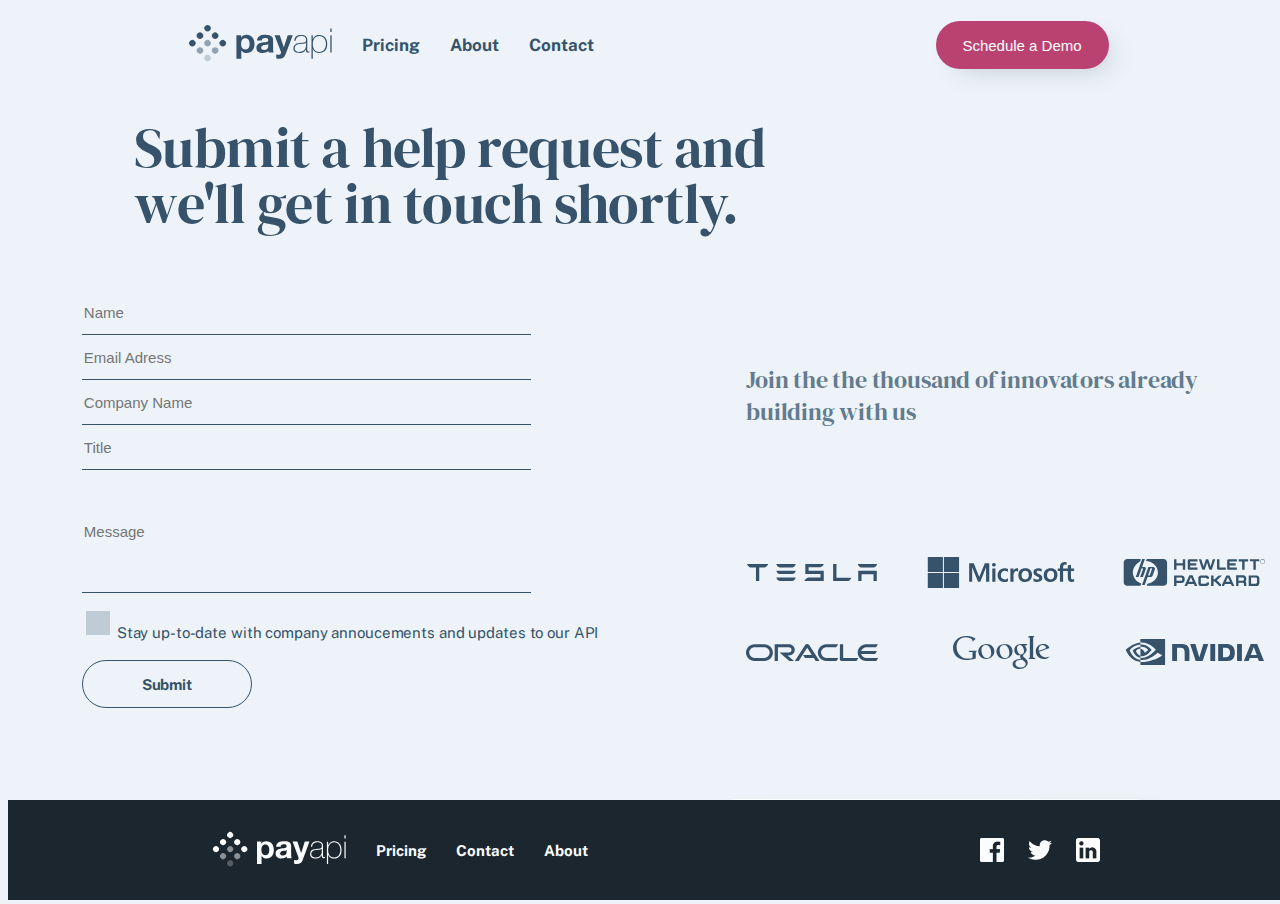
==== commit ef958a32: "Update 04-10:24" ====
--- a/index.html
+++ b/index.html
@@ -1,128 +1,121 @@
-	<!DOCTYPE html>
-<html>
+<!DOCTYPE html>
+<html lang="en">
+
 <head>
-	<meta charset="utf-8">
-	<title>payapi</title>
-	<link href="style.css" rel="stylesheet">
+    <meta charset="UTF-8">
+    <meta name="viewport" content="width=device-width, initial-scale=1.0">
+    <title>Document</title>
+    <link rel="stylesheet" type="text/css" href="style.css">
+    <meta charset="UTF-8">
+    <meta name="viewport" content="width=device-width, initial-scale=1.0">
+    <title>Document</title>
+    <link rel="stylesheet" href="/srifts.css">
+    <!-- DM Serif Display -->
+    <link rel="preconnect" href="https://fonts.googleapis.com">
+    <link rel="preconnect" href="https://fonts.gstatic.com" crossorigin>
+    <link
+        href="https://fonts.googleapis.com/css2?family=Barlow:wght@600&family=DM+Serif+Display&family=Fraunces:opsz,wght@9..144,700;9..144,900&display=swap"
+        rel="stylesheet">
+    <!-- Public Sans  -->
+    <link rel="preconnect" href="https://fonts.googleapis.com">
+    <link rel="preconnect" href="https://fonts.gstatic.com" crossorigin>
+    <link
+        href="https://fonts.googleapis.com/css2?family=Barlow:wght@600&family=DM+Serif+Display&family=Fraunces:opsz,wght@9..144,700;9..144,900&family=Public+Sans:wght@300&display=swap"
+        rel="stylesheet">
 </head>
+
 <body>
-	<div>
-		<div class="App">
-			<div>
-				<header class="header header_secondary">
-					<nav>
-						<div class="logo_wrapper">
-							<a class="logo-link" href="/"><img alt="well come to payapi" src="logo.23aa4a68.svg"></a>
-						</div>
-						<div class="modal">
-							<ul class="nav_list">
-								<li class="nav_list_item">
-									<a class="anchor" href="/pricing">Pricing</a>
-								</li>
-								<li class="nav_list_item">
-									<a class="anchor" href="/about">about</a>
-								</li>
-								<li class="nav_list_item">
-									<a class="anchor" href="/contact">contact</a>
-								</li>
-							</ul><button class="btn schedule-btn">Schedule a demo</button>
-						</div>
-						<div class="menu_control">
-							<button class="hamburger toggle_btn_close"><img alt="open the menu" src="/static/media/menu.5062cf20.svg"></button> <button class="close_menu toggle_btn_open"><img alt="close the menu" src="/static/media/close.825df35a.svg"></button>
-						</div>
-					</nav>
-					<div class="ppp"></div>
-					<h1 class="header_title secondary_title">Pricing</h1>
-					<p>. </p>
-					<div></div>
-				</header>
-				<main class="main main_pricing">
-					<div class="plans">
-						<div class="plan plan1">
-							<div class="sub_pricing">
-								<h2 class="pricing_title">Free Plan</h2>
-								<p class="paragraph pricing_summary">Build and test using our core set of products with up to 100 API requests</p><strong class="main_pricing_cost">$0.00</strong>
-							</div>
-							<div class="sub_pricing sub_pricing_list">
-								<ul class="plan_list">
-									<li><div class="check"></div> Transactions</li>
-									<li><div class="check"></div> Auth</li>
-									<li><div class="check"></div> Identity</li>
-									<li><div class="chekk"></div> Investments</li>
-									<li><div class="chekk"></div> Assets</li>
-									<li><div class="chekk"></div> Liabilities</li>
-									<li><div class="chekk"></div> Income</li>
-								</ul>
-                <a class="link-btn pricing_link-btn">Request Access</a>
+
+    <header>
+
+        <div id="navtop">
+            <div class="navbarFlex"> <a href="#home"><img src="IMG/logo.svg" height=40 width="145"></a>
+                <a href="../Pricing/index.html">Pricing</a> <a href="../Contact/index.html">About</a>
+                <a href="../About/index.html">Contact</a>
+
             </div>
-						</div>
-						<div class="plan">
-							<div>
-								<h2 class="pricing_title">Basic Plan</h2>
-								<p class="paragraph pricing_summary">Launch your project with unlimited requests and no contractual minimums</p><strong class="main_pricing_cost">$249.00</strong>
-							</div>
-							<div class="sub_pricing sub_pricing_list">
-								<ul class="plan_list">
-									<li><div class="check"></div>Transactions</li>
-									<li> <div class="check"></div>Auth</li>
-									<li><div class="check"></div>Identity</li>
-									<li><div class="check"></div>Investments</li>
-									<li><div class="check"></div>Assets</li>
-									<li><div class="chekk"></div> Liabilities</li>
-									<li><div class="chekk"></div> Income</li>
-								</ul><a class="link-btn pricing_link-btn">Request Access</a>
-							</div>
-						</div>
-						<div class="plan">
-							<div>
-								<h2 class="pricing_title">Premium Plan</h2>
-								<p class="paragraph pricing_summary">Get tailored solutions, volume pricing, and dedicated support for your team</p><strong class="main_pricing_cost">$499.00</strong>
-							</div>
-							<div>
-								<ul class="plan_list">
-									<li><div class="check"></div>Transactions</li>
-									<li><div class="check"></div>Auth</li>
-									<li><div class="check"></div>Identity</li>
-									<li><div class="check"></div>Investments</li>
-									<li><div class="check"></div>Assets</li>
-									<li><div class="check"></div>Liabilities</li>
-									<li><div class="check"></div>Income</li>
-								</ul><a class="link-btn pricing_link-btn" href="/contact">Request Access</a>
-							</div>
-						</div>
-					</div>
-					<div class="cta_summary cta_summary_shared">
-						<h2 class="header_title">Ready to start?</h2>
-						<form class="form">
-							<label class="sr-only" for="email">Email (Required):</label>
-							<input aria-required="true" class="email" id="email-temp" name="email" placeholder="Enter email address" required="" type="email">
-							<button class="btn schedule-btn primary">Schedule a demo</button>
-						</form>
-					</div>
-				</main>
-			</div>
-			<footer class="footer">
-				<div class="footer_nav">
-					<img alt="" src="logo.png"></a>
-					<ul class="nav_list footer_list">
-						<li class="nav_list_item">
-							<a class="anchor" href="/pricing">Pricing</a>
-						</li>
-						<li class="nav_list_item">
-							<a class="anchor" href="/about">about</a>
-						</li>
-						<li class="nav_list_item">
-							<a class="anchor" href="/contact">contact</a>
-						</li>
-					</ul>
-				</div>
-				<div class="social_icons">
-					<img alt="visit us on facebook" src="facebook.svg" class="facebook">
-          <img alt="chat with us on twitter" src="twitter.svg">
-          <img alt="connect us with on linkeid" src="linkedin.svg" class="link">
-				</div>
-			</footer>
-		</div>
-	</div>
+            <div class="Demo pfont">
+                <button type="button" class="button">Schedule a Demo</button>
+
+            </div>
+        </div>
+
+    </header>
+
+    <main>
+
+        <h1 class="submit  smallh1">Submit a help request and
+            we'll get in touch shortly.</h1>
+        <div class="divgrid">
+            <div class="register1">
+                <div class="namereg">
+                    <label for="name"></label>
+                    <input class="register" type="text" placeholder="Name" name="name" required>
+                </div>
+                <div class="emailreg">
+                    <label for="eadress"></label>
+                    <input class="register" type="text" placeholder="Email Adress" name="eadress" required>
+                </div>
+                <div class="cnamereg">
+                    <label for="cname"></label>
+                    <input class="register" type="text" placeholder="Company Name" name="cname" required>
+                </div>
+                <div class="titlereg">
+                    <label for="title"></label>
+                    <input class="register" type="text" placeholder="Title" name="title" required>
+                </div>
+
+                <div class="messagereg">
+                    <label for="message"></label>
+                    <input class="register" type="text" placeholder="Message" name="message" required
+                        style="height: 120px">
+                </div>
+                <div class="buttoncheck">
+                    <input class="check" type="checkbox" id="check1" name="check1" value="checkbox">
+                    <label for="checkbox1"> Stay up-to-date with company annoucements and updates to our API</label><br>
+                    <input class="buttonsubmit" type="submit">
+                </div>
+            </div>
+            <div class="joinall">
+                <div class="tmh">
+                    <h2 class="join deffh4">Join the the thousand of innovators already
+                        building with us</h2>
+
+                </div>
+                <div class="images1">
+                    <img src="IMG/tesla.svg" alt="1">
+                    <img src="IMG/microsoft.svg" alt="2">
+                    <img src="IMG/hewlett-packard.svg" alt="3">
+                    <img src="IMG/oracle.svg" alt="4">
+                    <img src="IMG/google.svg" alt="5">
+                    <img src="IMG/nvidia.svg" alt="6">
+                </div>
+            </div>
+        </div>
+        <div class="start">
+            <h1 class="ready smallh1">Ready to start?</h1>
+            <div class="eeadress pfont">
+                <label for="eadress1"></label>
+                <input class="eeadress2" type="text" placeholder="         Enter email address" name="eadress1"
+                    required>
+                <button type="button1" class="button1">Schedule a Demo</button>
+            </div>
+        </div>
+
+    </main>
+
+    <footer>
+
+        <div id="navtop1">
+            <div class="navbarFlex"> <a href="#home"><img src="IMG/Group 21.svg" height=38></a>
+                <a href="../Pricing/index.html">Pricing</a> <a href="../About/index.html">Contact</a>
+                <a href="../Contact/index.html">About</a>
+            </div>
+            <div class="foot3">
+                <img src="IMG/Group 24.png" alt="7">
+            </div>
+    </footer>
+
 </body>
+
 </html>--- a/style.css
+++ b/style.css
@@ -1,662 +1,324 @@
-@import url(https://fonts.googleapis.com/css2?family=DM+Serif+Display&family=Public+Sans:wght@100;300;400;500;600;700;800;900&display=swap);
-*, :after, :before {
-	padding: 0;
-	margin: 0;
-	box-sizing: border-box
-}
+/* *{
+    border: solid 2px red;
+} */
 body {
-	min-height: 100vh;
-	text-rendering: optimizeSpeed;
-	line-height: 1.5
-}
-li {
-	list-style: none
-}
-img {
-	max-width: 100%;
-	display: block
-}
-button, input {
-	font: inherit
-}
-
-.btn {
-	max-width: 252px;
-	width: 100%;
-	background-color: #ba4270;
-	color: #fff;
-	border: 3px solid transparent;
-	padding: .7rem 3rem;
-	border-radius: 24px;
-	margin: auto;
-	display: block
-}
-.btn:focus, .btn:hover {
-	outline: 3px solid #000
-}
-.btn:hover {
-	cursor: pointer
-}
-
-	.btn {
-		margin: 0;
-		max-width: 173px;
-		display: inline-block;
-		padding: .7rem 1rem
-	}
-.primary {
-	font-weight: 700;
-	max-width: 327px
-}
-
-	.primary {
-		max-width: 173px;
-		margin-left: -3rem;
-		display: inline-block
-	}
-
-.cta_summary_shared {
-	padding: 0 24px
-}
-.cta_summary_shared .header_title {
-	font-size: 2rem;
-	font-family: "DM Serif Display", serif;
-	line-height: 36px;
-	letter-spacing: -.25px;
-	text-align: center;
-	color: #36536b;
-	margin-bottom: 25px
-}
-.cta_summary_shared .form {
-	max-width: 573px;
-	margin: auto;
-	padding-bottom: 50px;
-	text-align: center
-}
-
-
-.footer {
-	background-image: url(/static/media/bg-pattern-circle.2f3a4c70.svg);
-	position: relative;
-	background-repeat: no-repeat;
-	background-size: 140%;
-	background-position: 50% -100%;
-	background-color: #1b262f;
-	padding-top: 45px;
-	padding-bottom: 100px
-}
-.footer .social_icons {
-	display: -webkit-flex;
-	display: flex;
-	-webkit-justify-content: center;
-	justify-content: center;
-	-webkit-align-items: center;
-	align-items: center;
-	margin-top: 45px
-}
-
-	.footer {
-		background-position: -115% 20%;
-		display: -webkit-flex;
-		display: flex;
-		-webkit-justify-content: space-between;
-		justify-content: space-between;
-		-webkit-align-items: center;
-		align-items: center;
-		padding: 30px 39px
-	}
-	.footer .social_icons {
-		margin-top: 0;
-		-webkit-flex: 1 1 30%;
-		flex: 1 1 30%
-	}
-	.footer .footer_nav {
-		display: -webkit-flex;
-		display: flex;
-		-webkit-justify-content: space-evenly;
-		justify-content: space-evenly;
-		-webkit-flex: 1 1 75%;
-		flex: 1 1 75%
-	}
-
-.footer_list {
-	text-align: center;
-	padding-top: 40px
-}
-.footer_list .nav_list_item {
-	list-style-type: none
-}
-.footer_list .nav_list_item:not(:last-child) {
-	margin-bottom: 25px
-}
-.footer_list .anchor {
-	color: #fff;
-	text-decoration: none
-}
-.footer_list .anchor:focus {
-	outline: 2px solid #ba4270;
-	font-weight: 900
-}
-
-	.footer_list {
-		padding-top: 0;
-		display: -webkit-flex;
-		display: flex;
-		-webkit-justify-content: space-evenly;
-		justify-content: space-evenly;
-		-webkit-align-items: center;
-		align-items: center;
-		-webkit-flex: 1 1 75%;
-		flex: 1 1 75%
-	}
-	.footer_list .nav_list_item:not(:last-child) {
-		margin-bottom: 0
-	}
-
-.header_title {
-	font-size: 2rem;
-	font-family: "DM Serif Display", serif;
-	line-height: 36px;
-	letter-spacing: -.25px;
-	text-align: center;
-	color: #36536b;
-	margin-bottom: 1.5625rem;
-	padding: 0 .9375rem
-}
-
-.secondary_title {
-	margin-top: 3.125rem;
-	margin-bottom: 0
-}
-.paragraph {
-	font-size: .9375rem;
-	font-weight: 500;
-	color: #6c8294;
-	margin-top: 20px;
-	line-height: 28px
-}
-
-.header {
-	position: relative;
-	padding-bottom: 2.5rem
-}
-.header:before {
-	position: absolute;
-	content: "";
-	width: 100%;
-	min-height: 230px;
-	background-image: url(/static/media/bg-pattern-circle.2f3a4c70.svg);
-	background-position: 50% 100%;
-	background-repeat: no-repeat;
-	opacity: .4
-}
-.header .logo-link:focus>img {
-	outline: 2px solid #ba4270
-}
-.header .logo-link img {
-	padding: .4rem
-}
-.header nav {
-	position: relative;
-	display: -webkit-flex;
-	display: flex;
-	-webkit-justify-content: space-between;
-	justify-content: space-between;
-	-webkit-align-items: center;
-	align-items: center;
-	padding: 2.5rem 1.5rem 0
-}
-.header .menu_control {
-	position: relative;
-	z-index: 3
-}
-.header .close_menu {
-	position: absolute;
-	top: 0;
-	left: 0
-}
-.header .close_menu, .header .hamburger {
-	background: inherit;
-	border: transparent
-}
-.header .close_menu:focus, .header .hamburger:focus {
-	outline: 3px dotted #ba4270
-}
-.header .modal {
-	display: none;
-	position: absolute;
-	width: 50%;
-	width: 80%;
-	right: 0;
-	top: 0;
-	background-color: #1b262f;
-	padding-bottom: 20.9375rem
-}
-.header .nav_list {
-	padding-top: 8.6875rem;
-	padding-bottom: 2.25rem;
-	display: -webkit-flex;
-	display: flex;
-	-webkit-flex-direction: column;
-	flex-direction: column;
-	-webkit-align-items: center;
-	align-items: center;
-	grid-gap: 32px;
-	gap: 32px
-}
-.header .nav_list:before {
-	position: absolute;
-	content: "";
-	width: 80%;
-	height: 1px;
-	background: #fff;
-	top: 95px;
-	left: 50%;
-	margin-left: -40%
-}
-.header li {
-	list-style: none
-}
-.header .anchor {
-	position: relative;
-	text-decoration: none;
-	color: #fff;
-	font-weight: 300;
-	border: 2px solid transparent;
-	border-radius: 20px;
-	padding: .1rem .5rem
-}
-.header .anchor:focus, .header .anchor:hover {
-	outline: 2px solid #ba4270;
-	font-weight: 900
-}
-.header .anchor:hover {
-	cursor: pointer
-}
-.header .toggle_btn_close {
-	display: block;
-	position: relative
-}
-.header .toggle_btn_open {
-	display: none
-}
-
-	.header:before {
-		min-height: 340px;
-		background-position: 50% 100%;
-		background-size: 120%
-	}
-	.header .menu_control {
-		display: none
-	}
-	.header .modal {
-		width: 75%;
-		display: -webkit-flex;
-		display: flex;
-		-webkit-justify-content: space-around;
-		justify-content: space-around;
-		-webkit-align-items: center;
-		align-items: center;
-		padding-bottom: .625rem;
-		background-color: transparent
-	}
-	.header nav {
-		padding: 2.5rem 2.4375rem 0
-	}
-	.header .nav_list {
-		-webkit-flex-direction: row;
-		flex-direction: row;
-		padding-top: 3.4375rem;
-		padding-bottom: 3.125rem;
-		-webkit-justify-content: flex-start;
-		justify-content: flex-start;
-		grid-gap: 15px;
-		gap: 15px
-	}
-	.header .nav_list:before {
-		width: 0
-	}
-	.header .anchor {
-		color: #6c8294
-	}
-
-
-.form {
-	position: relative;
-	z-index: 1
-}
-.form .email {
-	background-color: #FBFCFE;
-	display: block;
-	margin: 0 auto 1.25rem;
-	max-width: 427px;
-	padding: .7rem 1rem;
-	width: 427px;
-	border-radius: 24px;
-
-	font-weight: 700;
-}
-.form .email:focus {
-	outline: 3px solid #ba4270
-}
-.form:focus-within {
-	border: 2px solid #1d0404
-}
-.form .sr-only {
-	position: absolute;
-	left: -10000px;
-	top: auto;
-	width: 1px;
-	height: 1px;
-	overflow: hidden
-}
-
-	.form {
-		text-align: center
-	}
-	.form .email {
-		margin: 0;
-		display: inline-block
-	}
-
-
-	.form {
-		text-align: left
-	}
-	.form .email {
-		max-width: 350px
-	}
-
-.header_secondary:before {
-	background-position: -18% 115%
-}
-
-	.header_secondary:before {
-		background-position: -40% 100%;
-		background-size: 200%
-	}
-
-
-	.header_secondary:before {
-		background-position: -258% 143%;
-		background-size: 113%
-	}
-
-.main {
-	margin-top: 3rem
-}
-.main .link-btn {
-	font-size: 1rem;
-	letter-spacing: -.12px;
-	color: #fff;
-	text-decoration: none;
-	border: 2px solid #fff;
-	padding: .9rem 1.8rem;
-	border-radius: 24px;
-	display:ruby;
-	margin: 56px auto 0;
-	max-width: 130px
-}
-.main .link-btn:focus, .main .link-btn:hover {
-	outline: 2px solid #1b262f;
-	border: 2px solid transparent;
-	background-color: #fff;
-	color: #36536b
-}
-
-
-.main_pricing {
-	margin-top: -.625rem;
-	text-align: center;
-	padding: 0 1.5rem
-}
-.main_pricing .pricing_link-btn {
-	color: #36536b;
-	border: 1px solid #36536b;
-	padding: .7rem 1rem;
-	max-width: 168px;
-	text-align: center;
-	margin-top: 1.25rem
-}
-.main_pricing .pricing_link-btn:focus, .main_pricing .pricing_link-btn:hover {
-	color: #fff;
-	background-color: #36536b
-}
-.main_pricing .plans {
-	margin-bottom: 6.25rem
-}
-.main_pricing .plan {
-	margin-bottom: 2rem
-}
-.main_pricing .plan_list {
-	margin: 1.5rem auto;
-	border-top: 1px solid #6c8294;
-	border-bottom: 1px solid #6c8294;
-	padding-top: .75rem;
-	padding-bottom: .75rem
-}
-.main_pricing .pricing_title {
-	color: #ba4270;
-	font-family: "DM Serif Display", serif;
-	line-height: 32px;
-	font-size: 1.5rem;
-	letter-spacing: -.18px
-}
-.main_pricing .sub_pricing_list {
-	margin-top: 1.5rem
-}
-.main_pricing .main_pricing_cost {
-	font-size: 3.5rem;
-	line-height: 56px;
-	letter-spacing: -.43px;
-	font-family: "DM Serif Display", serif;
-	font-weight: 700;
-	color: #36536b;
-	margin-top: 2rem;
-	display: block
-}
-
-	.main_pricing {
-		padding: 0 2.4375rem
-	}
-	.main_pricing .plans {
-		display: -webkit-flex;
-		display: flex;
-		-webkit-flex-wrap: nowrap;
-		flex-wrap: nowrap;
-		-webkit-justify-content: space-evenly;
-		justify-content: space-evenly;
-		grid-gap: 10px;
-		gap: 10px
-	}
-
-
-:root {
-  --borderWidth: 2px;
-  --height: 12px;
-  --width: 5px;
-  --borderColor: #da6d97;
-}
-
-body {
-  padding: 10px;
-  text-align: center;
-}
-
-.check {
-  display: inline-block;
-  transform: rotate(45deg);
-  height: var(--height);
-  width: var(--width);
-  border-bottom: var(--borderWidth) solid var(--borderColor);
-  border-right: var(--borderWidth) solid var(--borderColor);
-  margin-right: 25px ;
-}
-
-.plan_list {
-  display: flex;
-  flex-flow: column;
-  height: 100%;
-  text-align: left;
-  
-}
-
-
-
-.pricing_link-btn{
-
-		display: flex;
-		justify-content: space-evenly;
-		height: 100%;
-	  
-}
-.plans{
-text-align: left;
-}
-.header_title{
-	text-align: left;
-	padding-left: 40px ;
-}
-
-li{
-	padding: 8px;
-}
-
-.App{
-	margin-left: 20%;
-	margin-right: 20%;
-}
-
-.cta_summary_shared {
-	display: -webkit-flex;
-	display: flex;
-	-webkit-align-items: baseline;
-	align-items: baseline;
-	-webkit-justify-content: space-between;
-	justify-content: space-between;
-	padding: 0 165px
-}
-.cta_summary_shared .form {
-	margin: 0;
-	display: -webkit-flex;
-	display: flex;
-	-webkit-flex: 1 1 50%;
-	flex: 1 1 50%;
-	-webkit-justify-content: right;
-	justify-content: right
-}
-.cta_summary_shared .header_title {
-	-webkit-flex: 1 1 50%;
-	flex: 1 1 50%;
-	text-align: left;
-	padding: 0
-}
-.App {
-background-color: #fbfcfe;
-font-family: "Public Sans", sans-serif;
-font-size: 15px;
-overflow-x: hidden;
-min-height: 100vh
-}
-
-
-.chekk{
-	--borderWidth: 2px;
-	--height: 12px;
-	--width: 5px;
-	--borderColor: #fbfcfe;
-	display: inline-block;
-	transform: rotate(45deg);
-	height: var(--height);
-	width: var(--width);
-	border-bottom: var(--borderWidth) solid var(--borderColor);
-	border-right: var(--borderWidth) solid var(--borderColor);
-	margin-right: 23px ;
-  text-align: center;
-
-}
-
-.facebook{
-	margin: 20px;
-}
-.link{
-	margin: 20px;
-}
-
-@media screen and (min-width:1280px) {
-	.main {
-		margin-top: -2.6875rem
-	}
-	.main .link-btn {
-		margin-left: 0
-	}
-}
-@media screen and (min-width:1280px) {
-	.cta_summary_shared {
-		display: -webkit-flex;
-		display: flex;
-		-webkit-align-items: baseline;
-		align-items: baseline;
-		-webkit-justify-content: space-between;
-		justify-content: space-between;
-		padding: 0 165px
-	}
-	.cta_summary_shared .form {
-		margin: 0;
-		display: -webkit-flex;
-		display: flex;
-		-webkit-flex: 1 1 50%;
-		flex: 1 1 50%;
-		-webkit-justify-content: right;
-		justify-content: right
-	}
-	.cta_summary_shared .header_title {
-		-webkit-flex: 1 1 50%;
-		flex: 1 1 50%;
-		text-align: left;
-		padding: 0
-	}
-.App {
-	background-color: #fbfcfe;
-	font-family: "Public Sans", sans-serif;
-	font-size: 15px;
-	overflow-x: hidden;
-	min-height: 100vh
-}
-}
-/* планшет */
-@media screen and (max-width: 1024px){
-
-}
-/* мобилка */
-@media screen and (max-width: 450px) {
-	
-}
-
-
-#navtop { 
-	background-color: white; 
-	/* display:flex; */ 
-	transition: top 0.3s; 
-	display: flex; 
-	justify-self: center; 
-	text-align: center; 
-  } 
-   
-  #navtop a { 
-	float: left; 
-	display: flex; 
-	justify-self: center; 
-	color: rgba(54, 83, 107, 1); 
-	text-align: center; 
-	padding: 15px; 
-	text-decoration: none; 
-	font-size: 15px; 
-	font-family: 'Public Sans'; 
-   
-  } 
-   
-  #navtop a:hover { 
-	background-color: #ffffff; 
-	color: rgb(22, 1, 1) 
-  }+    background: #EDF3F8;
+}
+
+.button {
+    border-radius: 24px;
+    background: #BA4270;
+    box-shadow: 10px 10px 25px -10px rgba(54, 83, 107, 0.25);
+    height: 48px;
+    flex-shrink: 0;
+    border: none;
+    color: white;
+    width: 173px;
+    font-size: 15px;
+}
+
+#navtop {
+    display: flex;
+    justify-content: space-between;
+    transition: top 0.3s;
+    flex-shrink: 0;
+    position: relative;
+    justify-content: space-around;
+
+}
+
+#navtop a {
+    float: left;
+    display: block;
+    color: #36536B;
+    text-align: center;
+    padding: 15px;
+    text-decoration: none;
+    font-size: 17px;
+    background: #EDF3F8;
+}
+
+
+
+.submit {
+    color: #36536B;
+    font-size: 56px;
+    font-style: normal;
+    font-weight: 400;
+    line-height: 56px;
+    letter-spacing: -0.431px;
+    height: 133px;
+    flex-shrink: 0;
+    white-space: pre-line;
+    margin-left: 10%;
+    font-size: 15px;
+}
+
+.register {
+    background-color: transparent;
+    border: 0px solid;
+    color: #36536B;
+    border-bottom: 1px solid;
+    width: 445px;
+    height: 42px;
+    flex-shrink: 0;
+    display: flex;
+    flex-direction: column;
+    font-size: 15px;
+}
+
+.join {
+    color: #36536B;
+    font-family: DM Serif Display;
+    font-size: 24px;
+    font-style: normal;
+    font-weight: 400;
+    line-height: 32px;
+    letter-spacing: -0.185px;
+    opacity: 0.75;
+    white-space: pre-line;
+}
+
+.buttoncheck {
+    color: #36536B;
+    font-family: Public Sans;
+    font-size: 15px;
+    font-style: normal;
+    font-weight: 400;
+    line-height: 25px;
+    /* 166.667% */
+    letter-spacing: -0.115px;
+    bottom: 200px;
+    padding-top: 15px;
+    padding-bottom: 15px;
+}
+
+#check1 {
+    width: 24px;
+    height: 24px;
+    flex-shrink: 0;
+    opacity: 0.25;
+
+}
+
+.buttonsubmit {
+    height: 48px;
+    flex-shrink: 0;
+    color: #36536B;
+    text-align: center;
+    font-family: Public Sans;
+    font-size: 15px;
+    font-style: normal;
+    font-weight: 700;
+    line-height: normal;
+    letter-spacing: -0.115px;
+    background-color: transparent;
+    border: 1px solid #36536B;
+    border-radius: 24px;
+    width: 170px;
+    margin-top: 15px;
+}
+
+.ready {
+    color: #36536B;
+    font-family: DM Serif Display;
+    font-size: 48px;
+    font-style: normal;
+    font-weight: 400;
+    line-height: 56px;
+    /* 116.667% */
+    letter-spacing: -0.369px;
+    bottom: 160px;
+}
+
+.eeadress2 {
+    flex: 1;
+    color: #36536B;
+    font-family: Public Sans;
+    font-size: 15px;
+    font-style: normal;
+    font-weight: 700;
+    line-height: normal;
+    border-radius: 24px;
+    background: #FBFCFE;
+    box-shadow: 10px 10px 25px -10px rgba(54, 83, 107, 0.25);
+    width: 445px;
+    height: 48px;
+    flex-shrink: 0;
+    bottom: 245px;
+    border: none;
+
+}
+
+.navtop1 {
+    height: 38px;
+    flex-shrink: 0;
+    display: flex;
+    align-items: center;
+}
+
+a {
+    color: #FBFCFE;
+    font-family: Public Sans;
+    font-size: 15px;
+    font-style: normal;
+    font-weight: 700;
+    line-height: normal;
+}
+
+.images1 {
+    display: grid;
+    grid-gap: 3rem;
+    /* font-size: 1rem; /
+    / grid-template-columns: repeat(20px, 25px);
+    grid-template-rows: repeat(20px, 20px);  */
+    width: 9rem;
+    grid-template-areas:
+        "tesla microsoft hp "
+        "oracle google nvidia";
+    align-items: center;
+    justify-items: center;
+    width: 200;
+}
+
+.joinall {
+    display: grid;
+    align-items: center;
+    bottom: 200px;
+}
+
+#navtop1 {
+    display: flex;
+    justify-content: space-between;
+    transition: top 0.3s;
+    /* width: 1110px; */
+    /* height: 48px; */
+    flex-shrink: 0;
+    /* left: 165px; */
+    justify-content: space-around;
+    background: #1B262F;
+    height: 100px;
+    top: 270px;
+}
+
+.navbarFlex {
+    display: flex;
+    align-items: center;
+
+}
+
+.navbarFlex a {
+    padding-left: 15px;
+    padding-right: 15px;
+    text-decoration: none;
+}
+
+.foot3 {
+    align-items: center;
+    display: flex;
+}
+
+.button1 {
+    position: absolute;
+    right: 0;
+    width: 152px;
+    border-radius: 24px;
+    background: #BA4270;
+    box-shadow: 10px 10px 25px -10px rgba(54, 83, 107, 0.25);
+    height: 48px;
+    flex-shrink: 0;
+    border: none;
+    color: white;
+    font-size: 15px;
+}
+
+.Demo {
+    display: flex;
+    align-items: center;
+}
+
+.divgrid {
+    display: flex;
+    justify-content: space-around;
+    margin-bottom: 35px;
+}
+
+.start {
+    display: flex;
+    margin-bottom: 15px;
+    align-items: center;
+    justify-content: space-around;
+}
+
+.eeadress {
+    display: flex;
+    align-items: center;
+    position: relative;
+    word-spacing: 1rem;
+}
+
+.messagereg {
+    color: #36536B;
+    font-family: Public Sans;
+    font-size: 15px;
+    font-style: normal;
+    font-weight: 400;
+    line-height: 25px;
+    /* 166.667% */
+    letter-spacing: -0.115px;
+    /* white-space: pre-line; */
+}
+
+/* @media only screen and (max-width: 1440px) {
+    body {
+      background-color: lightblue;
+    }
+  }
+  @media only screen and (max-width: 768px) {
+    body {
+      background-color: red;
+    }
+  }
+  @media only screen and (max-width: 375px) {
+    body {
+      background-color: green;
+    } */
+
+.register1 {
+    display: flex;
+    flex-direction: column;
+
+}
+
+footer {
+    position: fixed;
+    bottom: 0;
+    width: 100%;
+}
+
+input[type="checkbox"]:checked {
+    background-color: #BA4270;
+}
+
+input[type="checkbox"] {
+    cursor: pointer;
+    appearance: none;
+    background-color: #36536B;
+}
+
+input[type="checkbox"]:after {
+    content: ' ';
+    position: relative;
+    left: 40%;
+    top: 20%;
+    width: 15%;
+    height: 40%;
+    border: solid #fff;
+    border-width: 0 2px 2px 0;
+    transform: rotate(50deg);
+    display: none;
+}
+
+input[type="checkbox"]:checked:after {
+    display: block;
+}--- a/srifts.css
+++ b/srifts.css
@@ -0,0 +1,51 @@
+/* DM Serif Display */
+/* font-family: 'Barlow', sans-serif;
+font-family: 'DM Serif Display', serif;
+font-family: 'Fraunces', serif; */
+
+/* Public Sans */
+/* font-family: 'Barlow', sans-serif;
+font-family: 'DM Serif Display', serif;
+font-family: 'Fraunces', serif;
+font-family: 'Public Sans', sans-serif; */
+
+.largeh1{
+    font-family: 'DM Serif Display', serif;
+
+    font-size: 72px;
+   
+}
+.smallh1{
+
+font-family: 'DM Serif Display', serif;
+
+font-size: 56px;
+}
+.deffh2{
+
+font-family: 'DM Serif Display', serif;
+
+font-size: 48;
+}
+.deffh4{
+
+font-family: 'DM Serif Display', serif;
+
+font-size: 24;
+}
+.bigh3{
+
+font-family: 'DM Serif Display', serif;
+
+font-size: 32px;
+}
+.smallh3{
+
+    font-family: 'Public Sans', sans-serif;
+    font-size: 18px;
+}
+.pfont{
+
+font-family: 'Public Sans', sans-serif;
+font-size: 15px;
+}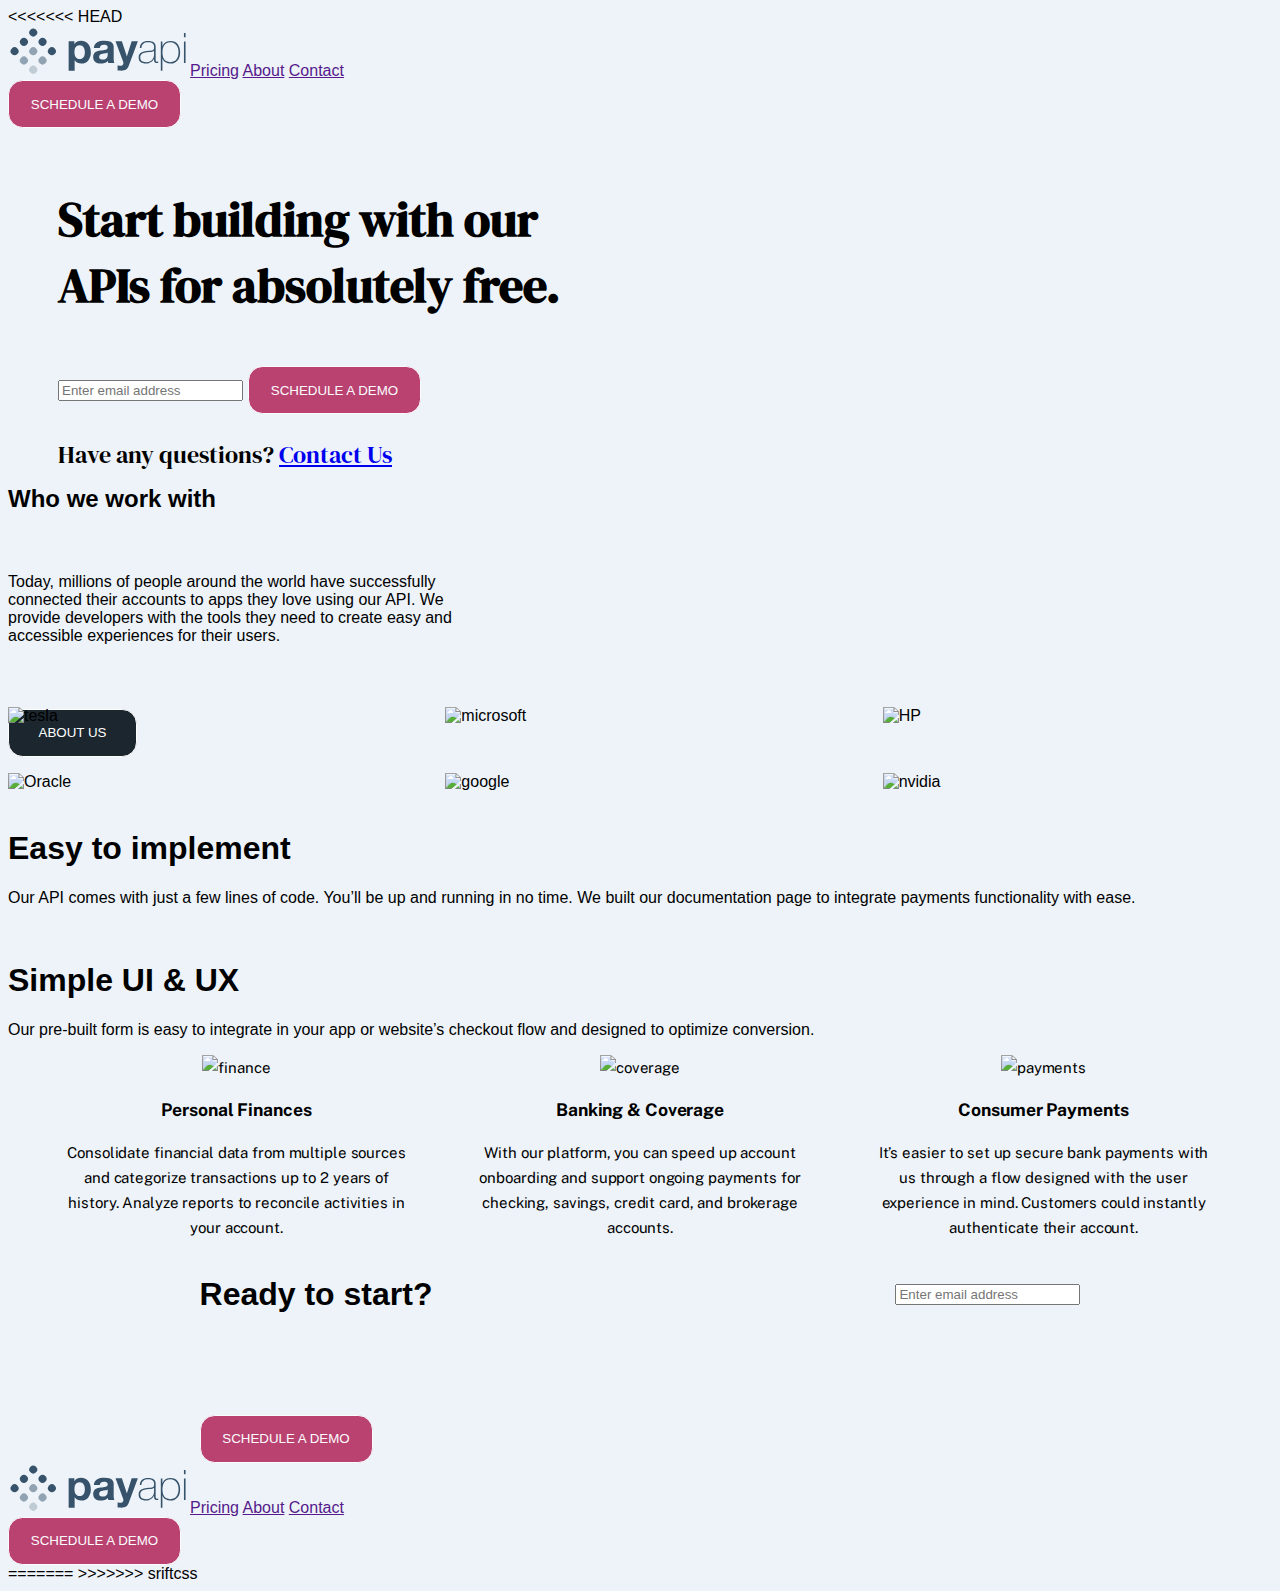
==== commit 044899cc: "Merge branch 'sriftcss'" ====
--- a/index.html
+++ b/index.html
@@ -1,121 +1,140 @@
-<!DOCTYPE html>
-<html lang="en">
-
-<head>
-    <meta charset="UTF-8">
-    <meta name="viewport" content="width=device-width, initial-scale=1.0">
-    <title>Document</title>
-    <link rel="stylesheet" type="text/css" href="style.css">
-    <meta charset="UTF-8">
-    <meta name="viewport" content="width=device-width, initial-scale=1.0">
-    <title>Document</title>
-    <link rel="stylesheet" href="/srifts.css">
-    <!-- DM Serif Display -->
-    <link rel="preconnect" href="https://fonts.googleapis.com">
-    <link rel="preconnect" href="https://fonts.gstatic.com" crossorigin>
-    <link
-        href="https://fonts.googleapis.com/css2?family=Barlow:wght@600&family=DM+Serif+Display&family=Fraunces:opsz,wght@9..144,700;9..144,900&display=swap"
-        rel="stylesheet">
-    <!-- Public Sans  -->
-    <link rel="preconnect" href="https://fonts.googleapis.com">
-    <link rel="preconnect" href="https://fonts.gstatic.com" crossorigin>
-    <link
-        href="https://fonts.googleapis.com/css2?family=Barlow:wght@600&family=DM+Serif+Display&family=Fraunces:opsz,wght@9..144,700;9..144,900&family=Public+Sans:wght@300&display=swap"
-        rel="stylesheet">
-</head>
-
-<body>
-
-    <header>
-
-        <div id="navtop">
-            <div class="navbarFlex"> <a href="#home"><img src="IMG/logo.svg" height=40 width="145"></a>
-                <a href="../Pricing/index.html">Pricing</a> <a href="../Contact/index.html">About</a>
-                <a href="../About/index.html">Contact</a>
-
-            </div>
-            <div class="Demo pfont">
-                <button type="button" class="button">Schedule a Demo</button>
-
-            </div>
-        </div>
-
-    </header>
-
-    <main>
-
-        <h1 class="submit  smallh1">Submit a help request and
-            we'll get in touch shortly.</h1>
-        <div class="divgrid">
-            <div class="register1">
-                <div class="namereg">
-                    <label for="name"></label>
-                    <input class="register" type="text" placeholder="Name" name="name" required>
-                </div>
-                <div class="emailreg">
-                    <label for="eadress"></label>
-                    <input class="register" type="text" placeholder="Email Adress" name="eadress" required>
-                </div>
-                <div class="cnamereg">
-                    <label for="cname"></label>
-                    <input class="register" type="text" placeholder="Company Name" name="cname" required>
-                </div>
-                <div class="titlereg">
-                    <label for="title"></label>
-                    <input class="register" type="text" placeholder="Title" name="title" required>
-                </div>
-
-                <div class="messagereg">
-                    <label for="message"></label>
-                    <input class="register" type="text" placeholder="Message" name="message" required
-                        style="height: 120px">
-                </div>
-                <div class="buttoncheck">
-                    <input class="check" type="checkbox" id="check1" name="check1" value="checkbox">
-                    <label for="checkbox1"> Stay up-to-date with company annoucements and updates to our API</label><br>
-                    <input class="buttonsubmit" type="submit">
-                </div>
-            </div>
-            <div class="joinall">
-                <div class="tmh">
-                    <h2 class="join deffh4">Join the the thousand of innovators already
-                        building with us</h2>
-
-                </div>
-                <div class="images1">
-                    <img src="IMG/tesla.svg" alt="1">
-                    <img src="IMG/microsoft.svg" alt="2">
-                    <img src="IMG/hewlett-packard.svg" alt="3">
-                    <img src="IMG/oracle.svg" alt="4">
-                    <img src="IMG/google.svg" alt="5">
-                    <img src="IMG/nvidia.svg" alt="6">
-                </div>
-            </div>
-        </div>
-        <div class="start">
-            <h1 class="ready smallh1">Ready to start?</h1>
-            <div class="eeadress pfont">
-                <label for="eadress1"></label>
-                <input class="eeadress2" type="text" placeholder="         Enter email address" name="eadress1"
-                    required>
-                <button type="button1" class="button1">Schedule a Demo</button>
-            </div>
-        </div>
-
-    </main>
-
-    <footer>
-
-        <div id="navtop1">
-            <div class="navbarFlex"> <a href="#home"><img src="IMG/Group 21.svg" height=38></a>
-                <a href="../Pricing/index.html">Pricing</a> <a href="../About/index.html">Contact</a>
-                <a href="../Contact/index.html">About</a>
-            </div>
-            <div class="foot3">
-                <img src="IMG/Group 24.png" alt="7">
-            </div>
-    </footer>
-
-</body>
-
+<!DOCTYPE html>
+<html lang="en">
+
+<head>
+    <meta charset="UTF-8">
+    <meta name="viewport" content="width=device-width, initial-scale=1.0">
+    <title>Document</title>
+    <link rel="stylesheet" href="/css/style.css">
+    <link rel="stylesheet" href="/css/srifts.css">
+    <!-- DM Serif Display -->
+    <link rel="preconnect" href="https://fonts.googleapis.com">
+    <link rel="preconnect" href="https://fonts.gstatic.com" crossorigin>
+    <link
+        href="https://fonts.googleapis.com/css2?family=Barlow:wght@600&family=DM+Serif+Display&family=Fraunces:opsz,wght@9..144,700;9..144,900&display=swap"
+        rel="stylesheet">
+    <!-- Public Sans  -->
+    <link rel="preconnect" href="https://fonts.googleapis.com">
+    <link rel="preconnect" href="https://fonts.gstatic.com" crossorigin>
+    <link
+        href="https://fonts.googleapis.com/css2?family=Barlow:wght@600&family=DM+Serif+Display&family=Fraunces:opsz,wght@9..144,700;9..144,900&family=Public+Sans:wght@300&display=swap"
+        rel="stylesheet">
+</head>
+
+<body>
+<<<<<<< HEAD
+       <!-- header-->  
+       <header>  
+        <div class="navbarFlex">  
+            <img src="/assets/shared/desktop/logo.svg" height=50></a>  
+            <a href="">Pricing</a>  
+            <a href="">About</a>    
+            <a href="">Contact</a>
+        </div>  
+        <button class="sub" href="#">Schedule a Demo</button>  
+  
+       </header> 
+      <!--DIV I--> 
+    <div class="top"> 
+        <div class="text"> 
+           <h1> 
+                <p>Start building with our APIs for absolutely free.</p> 
+            </h1>  
+            <form class="Search"> 
+                <input type="email" id="email" placeholder="Enter email address"> 
+                <button class="sub" href="#">Schedule a Demo</button> 
+                <p>Have any questions? <a href="../Contact/index.html">Contact Us </a> </p> 
+            </form> 
+ 
+ 
+        </div> 
+        <img src="/assets/home/desktop/illustration-phone-mockup.svg" alt=""> 
+    </div> 
+ 
+    <!--DIV II--> 
+    <div class="darktext"> 
+<div class="text_flex"> 
+        <h2>Who we work with</h2> 
+        <p class="text_centr">Today, millions of people around the world have successfully connected their accounts to apps they love using 
+            our API. We provide developers with the tools they need to create easy and accessible experiences for their 
+            users.</p> 
+          <a href="../About/"> </a> 
+        <button class="about_us">About Us</button>     
+         
+</div> 
+        <div class="logoC"> 
+             
+            <img src="/assets/shared/desktop/tesla.svg" alt="tesla">
+            <img src="/assets/shared/desktop/microsoft.svg" alt="microsoft"> 
+            <img src="/assets/shared/desktop/hewlett-packard.svg" alt="HP">
+            <img src="/assets/shared/desktop/oracle.svg" alt="Oracle">
+            <img src="/assets/shared/desktop/google.svg" alt="google">
+            <img src="/assets/shared/desktop/nvidia.svg" alt="nvidia">
+       
+    </div> 
+    </div> 
+ 
+ 
+ 
+ 
+    <!--DIV III--> 
+             <div class="gridele">
+            <img src="/assets/home/desktop/illustration-easy-to-implement.svg" alt="">
+            <h1>Easy to implement</h1> 
+            <p>Our API comes with just a few lines of code. You’ll be up and running in no time. We built our 
+                documentation page to integrate payments functionality with ease.</p>
+
+            <img src="/assets/home/desktop/illustration-simple-ui.svg" alt=""> 
+            <h1>Simple UI & UX</h1> 
+            <p>Our pre-built form is easy to integrate in your app or website’s checkout flow and designed to optimize conversion.
+            </p> 
+      </div>
+     
+      <!-- DIV IV -->
+      <div class="corda">
+        <div class="basecord">
+            <img src="/assets/home/desktop/icon-personal-finances.svg" alt="finance">
+            <div class="noclass">
+            <h3>Personal Finances</h3>
+            <p>Consolidate financial data from multiple sources and categorize transactions up to 2 years of history. Analyze reports to reconcile activities in your account.
+                 </p>
+            </div>
+        </div>
+        <div class="basecord">
+            <img src="/assets/home/desktop/icon-banking-and-coverage.svg" alt="coverage">
+            <h3>Banking & Coverage</h3>
+            <p>With our platform, you can speed up account onboarding and support ongoing payments for checking, savings, credit card, and brokerage accounts.
+             </p>
+        </div>
+        <div class="basecord">
+            <img src="/assets/home/desktop/icon-consumer-payments.svg" alt="payments">
+            <h3>Consumer Payments</h3>
+            <p>It’s easier to set up secure bank payments with us through a flow designed with the user experience in mind. Customers could instantly authenticate their account.
+             </p>
+        </div>
+      </div>
+     <!-- DIV V -->
+     <div class="redflex">
+        <h1>Ready to start?</h1>
+        <input type="email" id="email" placeholder="Enter email address"> 
+        <button class="sub" href="#">Schedule a Demo</button>
+
+     </div>
+    <!--footer--> 
+    <footer> 
+        <div class="navbarFlex">  
+            <img src="/assets/shared/desktop/logo.svg" height=50></a>  
+            <a href="">Pricing</a>  
+            <a href="">About</a>  
+            <a href="">Contact</a>
+        </div>  
+        <button class="sub" href="#">Schedule a Demo</button>  
+    </footer> 
+   
+=======
+
+>>>>>>> sriftcss
+</body>
+<script src="/js/script.js" defer></script>
+
 </html>--- a/css/style.css
+++ b/css/style.css
@@ -0,0 +1,350 @@
+body { 
+ 
+  font-family: Arial, Helvetica, sans-serif; 
+} 
+.navbarFlex { 
+   margin-left: 0%; 
+    margin-right: 0%;
+
+  } 
+#navtop { 
+  background-color: white; 
+   display:flex;  
+  transition: top 0.3s; 
+  display: flex  ; 
+  /* justify-self: center;  */
+  text-align: center; 
+  justify-content: space-around;
+} 
+
+#navtop a { 
+  float: left; 
+  display: flex  ; 
+   
+  color: rgba(54, 83, 107, 1); 
+  text-align: center; 
+  padding: 15px; 
+  text-decoration: none; 
+  font-size: 15px; 
+  font-family: 'Public Sans'; 
+   
+} 
+
+#navtop a:hover { 
+  background-color: #ffffff;  
+  color: rgb(22, 1, 1) 
+}  
+/* buttom Schedule a Demo*/
+.butinside{
+  position: relative;
+display: inline-block;
+}
+ .mail{
+ 
+  margin-right: 100px;
+  width: 445px;
+  height: 48px;
+  border-radius: 20px;
+ border-style:none ;
+} 
+.butinside .submit{
+  position: absolute;
+  right: 0;
+  top: 2px;
+ background-color: #ba4270;
+ color: #fbfcfe;
+ width: 173px;
+ 
+ height: 48px;
+ 
+
+
+}
+.sub{
+  width: 173px;
+  
+  height: 48px;
+  background-color:#ba4270;
+  color: #fbfcfe;
+
+}
+.centr{  
+  /* width: 1440px; */  
+  height: 472px;  
+  flex-shrink: 0;  
+    display: flex;  
+  justify-content: space-around;  
+  align-items:center ;    
+  background-color: #1B262F;  
+  color: #ffffff;
+} 
+.about_us{
+  width: 129px;
+  height: 48px;
+  flex-shrink: 0;
+  background-color: #1B262F;
+ color:#ffffff;
+
+
+}
+
+
+
+
+.text{ 
+
+top: 120px; 
+font-family: 'DM Serif Display', serif; 
+padding: 10px 50px 20px; 
+width: 546px; 
+ 
+font-size: 150%; 
+
+} 
+body , #navtop{ 
+background-color: rgba(237, 243, 248, 1); 
+} 
+.mail {
+  z-index: 1;
+
+}
+
+
+.submit {
+  z-index: 2;
+  position: relative;
+  right: 30px;
+}
+
+
+
+
+
+
+
+  .logoC{ 
+    display: grid ; 
+    grid-gap: 3rem; 
+    /* font-size: 1rem; */ 
+    /* grid-template-columns: repeat(20px, 25px); 
+    grid-template-rows: repeat(20px, 20px);  */ 
+    align-items: center;  
+    grid-template-areas:  
+      "tesla microsoft hp "  
+      "oracle google nvidia" 
+    
+    
+    } 
+    .logoC  img{ 
+    width: 9rem; 
+    } 
+    
+      
+    
+    
+    .text_flex{ 
+    
+      display: flex; 
+    width: 445px; 
+    height: 192px; 
+    flex-direction: column; 
+    justify-content: center; 
+    align-items: flex-start; 
+    gap: 24px; 
+    flex-shrink: 0; 
+    
+    
+    } 
+    
+    
+    
+    .text_centr{ 
+    max-width: 445px  ; 
+    max-height: 112px; 
+    
+    
+    }
+    
+
+
+
+
+  .top 
+  { 
+  /* margin-right: 350px;   */ 
+  display: flex; 
+  justify-content: space-between; 
+
+  }   
+
+
+
+
+
+  .submit{ 
+  z-index: 2; 
+    height: 20px; 
+  width: 130px; 
+  border-radius: 60px; 
+
+
+
+  }    
+
+
+
+
+
+
+
+  .through{
+  display: grid;
+  grid-gap:3rem;
+  justify-content: space-around;
+  align-items: center;
+  grid-template-areas:
+  "throughCode text_implents   "
+  "ThroughPhone through_class "
+
+
+  }
+
+
+
+
+  /* див отвечающий за картику с кодом */
+  .throughCode{
+    position: relative;
+  
+    width: 445px; 
+    flex-direction: column;
+    justify-content: center;
+    align-items: center;
+    gap: 32px;
+
+
+  }
+
+  /* див отвечающий за текст  */
+
+  .ThroughPhone{
+  max-width: 445px;
+
+  }
+
+
+
+
+  .implents{ 
+    max-width: 445px;
+    position: relative;
+    
+    
+    
+    display: flex; 
+    width: 445px; 
+    height: 192px; 
+    flex-direction: column; 
+    justify-content: center; 
+    align-items: flex-start; 
+    gap: 24px; 
+    flex-shrink: 0; 
+
+  }
+
+
+  .redflex{
+    display: grid;
+    grid-gap:80px;
+    align-items: center;
+    justify-content: space-around;
+    grid-template-areas:
+    "red_start red"
+    }
+
+
+
+  button { 
+  position: center; 
+  top: .4em; 
+  right: .4em; 
+  height: 2.2em; 
+  border-radius: 1.1em; 
+  border: 1px solid; 
+  text-transform: uppercase; 
+  } 
+
+
+
+  .corda{
+  display:flex ;
+  align-items: center;
+  justify-content: space-evenly;
+  }
+  .basecord{
+    max-width: 350px;
+    
+    text-align: center;
+    font-family: Public Sans;
+    font-size: 15px;
+    font-style: normal;
+    font-weight: 400;
+    line-height: 25px; 
+    letter-spacing: -0.115px;
+  
+  }
+
+
+.red{
+  position: relative;
+  display: inline-block;
+  }
+   .mail{
+   
+    margin-right: 100px;
+    width: 250px;
+  } 
+  .red .submit{
+    width: 173px;
+    height: 48px;
+
+    position: absolute;
+    right: 0;
+    top: 2px;
+   background-color: #ba4270;
+   color: #fbfcfe;
+}
+
+
+
+  #navbottom
+  {  background-color: rgb(27, 38, 47)}
+  ul {
+    list-style-type: none;
+    margin: 0;
+    padding: 0;
+    overflow: hidden;
+
+    /* Background color for the navigation bar */
+  }
+
+  li {
+    display: inline-block;
+  }
+
+  li a {
+    display: block;
+    padding: 50px;
+    text-decoration: none;
+    color: #ffffff; /* Text color for the links */
+  }
+
+  li a:hover {
+    background-color: #ddd; /* Background color on hover */
+  }
+
+  li img {
+    max-width: 100%; /* Make sure the image doesn't exceed the width of its container */
+    height: auto; /* Maintain the aspect ratio of the image */
+    vertical-align: middle; /* Align the image vertically within the list item */
+  }
--- a/css/srifts.css
+++ b/css/srifts.css
@@ -0,0 +1,51 @@
+/* DM Serif Display */
+/* font-family: 'Barlow', sans-serif;
+font-family: 'DM Serif Display', serif;
+font-family: 'Fraunces', serif; */
+
+/* Public Sans */
+/* font-family: 'Barlow', sans-serif;
+font-family: 'DM Serif Display', serif;
+font-family: 'Fraunces', serif;
+font-family: 'Public Sans', sans-serif; */
+
+.largeh1{
+    font-family: 'DM Serif Display', serif;
+
+    font-size: 72px;
+   
+}
+.smallh1{
+
+font-family: 'DM Serif Display', serif;
+
+font-size: 56px;
+}
+.deffh2{
+
+font-family: 'DM Serif Display', serif;
+
+font-size: 48;
+}
+.deffh4{
+
+font-family: 'DM Serif Display', serif;
+
+font-size: 24;
+}
+.bigh3{
+
+font-family: 'DM Serif Display', serif;
+
+font-size: 32px;
+}
+.smallh3{
+
+    font-family: 'Public Sans', sans-serif;
+    font-size: 18px;
+}
+.pfont{
+
+font-family: 'Public Sans', sans-serif;
+font-size: 15px;
+}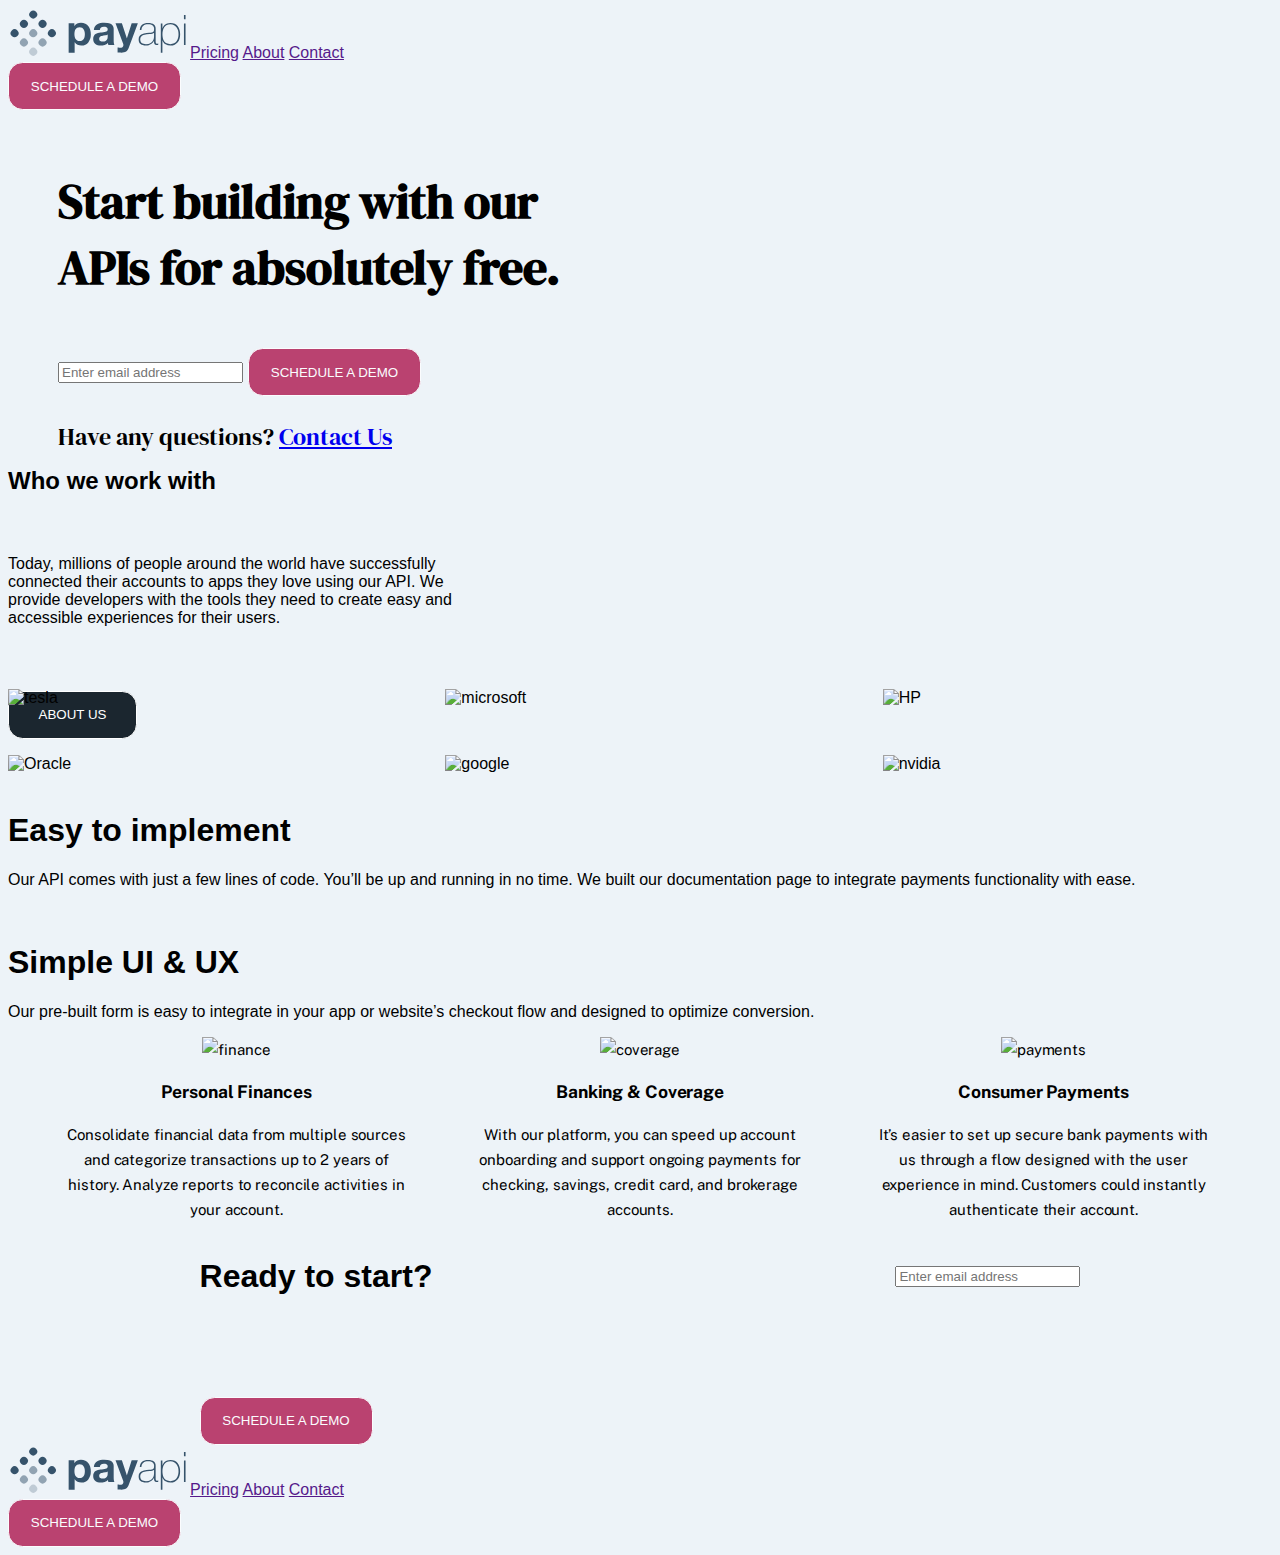
==== commit ae084017: "updateindex" ====
--- a/index.html
+++ b/index.html
@@ -22,7 +22,6 @@
 </head>
 
 <body>
-<<<<<<< HEAD
        <!-- header-->  
        <header>  
         <div class="navbarFlex">  
@@ -131,9 +130,6 @@
         <button class="sub" href="#">Schedule a Demo</button>  
     </footer> 
    
-=======
-
->>>>>>> sriftcss
 </body>
 <script src="/js/script.js" defer></script>
 
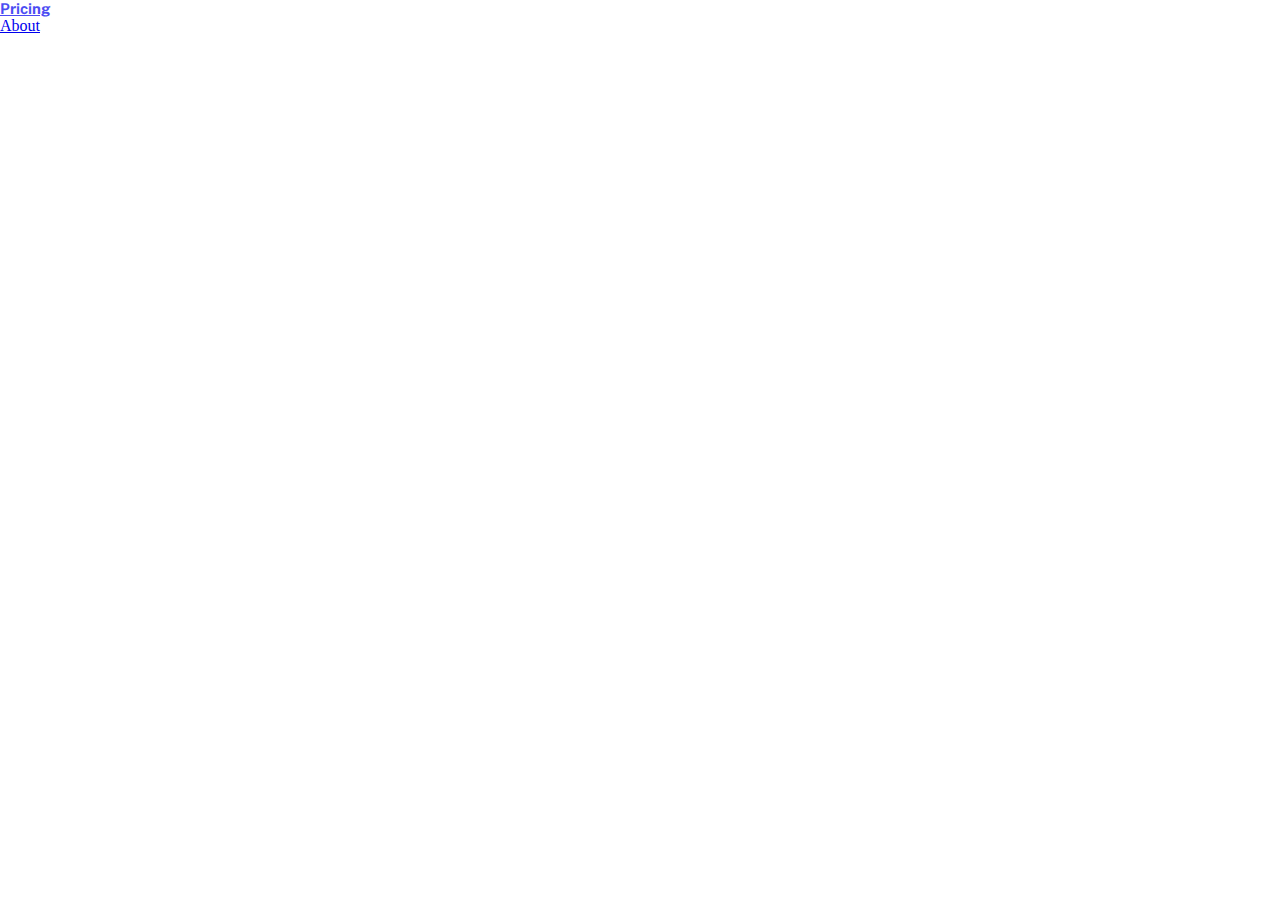
==== commit 4d463d30: "update ad" ====
--- a/index.html
+++ b/index.html
@@ -1,136 +1,24 @@
-<!DOCTYPE html>
-<html lang="en">
-
-<head>
-    <meta charset="UTF-8">
-    <meta name="viewport" content="width=device-width, initial-scale=1.0">
-    <title>Document</title>
-    <link rel="stylesheet" href="/css/style.css">
-    <link rel="stylesheet" href="/css/srifts.css">
-    <!-- DM Serif Display -->
-    <link rel="preconnect" href="https://fonts.googleapis.com">
-    <link rel="preconnect" href="https://fonts.gstatic.com" crossorigin>
-    <link
-        href="https://fonts.googleapis.com/css2?family=Barlow:wght@600&family=DM+Serif+Display&family=Fraunces:opsz,wght@9..144,700;9..144,900&display=swap"
-        rel="stylesheet">
-    <!-- Public Sans  -->
-    <link rel="preconnect" href="https://fonts.googleapis.com">
-    <link rel="preconnect" href="https://fonts.gstatic.com" crossorigin>
-    <link
-        href="https://fonts.googleapis.com/css2?family=Barlow:wght@600&family=DM+Serif+Display&family=Fraunces:opsz,wght@9..144,700;9..144,900&family=Public+Sans:wght@300&display=swap"
-        rel="stylesheet">
-</head>
-
-<body>
-       <!-- header-->  
-       <header>  
-        <div class="navbarFlex">  
-            <img src="/assets/shared/desktop/logo.svg" height=50></a>  
-            <a href="">Pricing</a>  
-            <a href="">About</a>    
-            <a href="">Contact</a>
-        </div>  
-        <button class="sub" href="#">Schedule a Demo</button>  
-  
-       </header> 
-      <!--DIV I--> 
-    <div class="top"> 
-        <div class="text"> 
-           <h1> 
-                <p>Start building with our APIs for absolutely free.</p> 
-            </h1>  
-            <form class="Search"> 
-                <input type="email" id="email" placeholder="Enter email address"> 
-                <button class="sub" href="#">Schedule a Demo</button> 
-                <p>Have any questions? <a href="../Contact/index.html">Contact Us </a> </p> 
-            </form> 
- 
- 
-        </div> 
-        <img src="/assets/home/desktop/illustration-phone-mockup.svg" alt=""> 
-    </div> 
- 
-    <!--DIV II--> 
-    <div class="darktext"> 
-<div class="text_flex"> 
-        <h2>Who we work with</h2> 
-        <p class="text_centr">Today, millions of people around the world have successfully connected their accounts to apps they love using 
-            our API. We provide developers with the tools they need to create easy and accessible experiences for their 
-            users.</p> 
-          <a href="../About/"> </a> 
-        <button class="about_us">About Us</button>     
-         
-</div> 
-        <div class="logoC"> 
-             
-            <img src="/assets/shared/desktop/tesla.svg" alt="tesla">
-            <img src="/assets/shared/desktop/microsoft.svg" alt="microsoft"> 
-            <img src="/assets/shared/desktop/hewlett-packard.svg" alt="HP">
-            <img src="/assets/shared/desktop/oracle.svg" alt="Oracle">
-            <img src="/assets/shared/desktop/google.svg" alt="google">
-            <img src="/assets/shared/desktop/nvidia.svg" alt="nvidia">
-       
-    </div> 
-    </div> 
- 
- 
- 
- 
-    <!--DIV III--> 
-             <div class="gridele">
-            <img src="/assets/home/desktop/illustration-easy-to-implement.svg" alt="">
-            <h1>Easy to implement</h1> 
-            <p>Our API comes with just a few lines of code. You’ll be up and running in no time. We built our 
-                documentation page to integrate payments functionality with ease.</p>
-
-            <img src="/assets/home/desktop/illustration-simple-ui.svg" alt=""> 
-            <h1>Simple UI & UX</h1> 
-            <p>Our pre-built form is easy to integrate in your app or website’s checkout flow and designed to optimize conversion.
-            </p> 
-      </div>
-     
-      <!-- DIV IV -->
-      <div class="corda">
-        <div class="basecord">
-            <img src="/assets/home/desktop/icon-personal-finances.svg" alt="finance">
-            <div class="noclass">
-            <h3>Personal Finances</h3>
-            <p>Consolidate financial data from multiple sources and categorize transactions up to 2 years of history. Analyze reports to reconcile activities in your account.
-                 </p>
-            </div>
-        </div>
-        <div class="basecord">
-            <img src="/assets/home/desktop/icon-banking-and-coverage.svg" alt="coverage">
-            <h3>Banking & Coverage</h3>
-            <p>With our platform, you can speed up account onboarding and support ongoing payments for checking, savings, credit card, and brokerage accounts.
-             </p>
-        </div>
-        <div class="basecord">
-            <img src="/assets/home/desktop/icon-consumer-payments.svg" alt="payments">
-            <h3>Consumer Payments</h3>
-            <p>It’s easier to set up secure bank payments with us through a flow designed with the user experience in mind. Customers could instantly authenticate their account.
-             </p>
-        </div>
-      </div>
-     <!-- DIV V -->
-     <div class="redflex">
-        <h1>Ready to start?</h1>
-        <input type="email" id="email" placeholder="Enter email address"> 
-        <button class="sub" href="#">Schedule a Demo</button>
-
-     </div>
-    <!--footer--> 
-    <footer> 
-        <div class="navbarFlex">  
-            <img src="/assets/shared/desktop/logo.svg" height=50></a>  
-            <a href="">Pricing</a>  
-            <a href="">About</a>  
-            <a href="">Contact</a>
-        </div>  
-        <button class="sub" href="#">Schedule a Demo</button>  
-    </footer> 
-   
-</body>
-<script src="/js/script.js" defer></script>
-
+<!DOCTYPE html>
+<html lang="en">
+<head>
+    <meta charset="UTF-8">
+    <meta name="viewport" content="width=device-width, initial-scale=1.0">
+    <title>Document</title>
+    <link rel="stylesheet" href="/css/style.css">
+    <!-- <link rel="stylesheet" href="/css/gog.css"> -->
+</head>
+<body>
+    <div class="pricing"><a href="Pages/pricing.html">Pricing</a></div>
+    <div class="about"><a href="Pages/about.html">About</a></div>
+<div class="Shrivts">
+    <link rel="preconnect" href="https://fonts.googleapis.com">
+    <link rel="preconnect" href="https://fonts.gstatic.com" crossorigin>
+    <link href="https://fonts.googleapis.com/css2?family=Barlow:wght@600&family=DM+Serif+Display&family=Fraunces:opsz,wght@9..144,700;9..144,900&display=swap" rel="stylesheet">
+<!-- Public Sans => PB -->
+    <link rel="preconnect" href="https://fonts.googleapis.com">
+    <link rel="preconnect" href="https://fonts.gstatic.com" crossorigin>
+    <link href="https://fonts.googleapis.com/css2?family=Barlow:wght@600&family=DM+Serif+Display&family=Fraunces:opsz,wght@9..144,700;9..144,900&family=Public+Sans:wght@300&display=swap" rel="stylesheet">
+</div>
+</body>
+<script src="/js/script.js" defer></script>
 </html>--- a/css/style.css
+++ b/css/style.css
@@ -1,350 +1,844 @@
-body { 
- 
-  font-family: Arial, Helvetica, sans-serif; 
-} 
-.navbarFlex { 
-   margin-left: 0%; 
-    margin-right: 0%;
-
-  } 
-#navtop { 
-  background-color: white; 
-   display:flex;  
-  transition: top 0.3s; 
-  display: flex  ; 
-  /* justify-self: center;  */
-  text-align: center; 
-  justify-content: space-around;
-} 
-
-#navtop a { 
-  float: left; 
-  display: flex  ; 
-   
-  color: rgba(54, 83, 107, 1); 
-  text-align: center; 
-  padding: 15px; 
-  text-decoration: none; 
-  font-size: 15px; 
-  font-family: 'Public Sans'; 
-   
-} 
-
-#navtop a:hover { 
-  background-color: #ffffff;  
-  color: rgb(22, 1, 1) 
-}  
-/* buttom Schedule a Demo*/
-.butinside{
-  position: relative;
-display: inline-block;
-}
- .mail{
- 
-  margin-right: 100px;
-  width: 445px;
-  height: 48px;
-  border-radius: 20px;
- border-style:none ;
-} 
-.butinside .submit{
-  position: absolute;
-  right: 0;
-  top: 2px;
- background-color: #ba4270;
- color: #fbfcfe;
- width: 173px;
- 
- height: 48px;
- 
-
-
-}
-.sub{
-  width: 173px;
-  
-  height: 48px;
-  background-color:#ba4270;
-  color: #fbfcfe;
-
-}
-.centr{  
-  /* width: 1440px; */  
-  height: 472px;  
-  flex-shrink: 0;  
-    display: flex;  
-  justify-content: space-around;  
-  align-items:center ;    
-  background-color: #1B262F;  
-  color: #ffffff;
-} 
-.about_us{
-  width: 129px;
-  height: 48px;
-  flex-shrink: 0;
-  background-color: #1B262F;
- color:#ffffff;
-
-
-}
-
-
-
-
-.text{ 
-
-top: 120px; 
-font-family: 'DM Serif Display', serif; 
-padding: 10px 50px 20px; 
-width: 546px; 
- 
-font-size: 150%; 
-
-} 
-body , #navtop{ 
-background-color: rgba(237, 243, 248, 1); 
-} 
-.mail {
-  z-index: 1;
-
-}
-
-
-.submit {
-  z-index: 2;
-  position: relative;
-  right: 30px;
-}
-
-
-
-
-
-
-
-  .logoC{ 
-    display: grid ; 
-    grid-gap: 3rem; 
-    /* font-size: 1rem; */ 
-    /* grid-template-columns: repeat(20px, 25px); 
-    grid-template-rows: repeat(20px, 20px);  */ 
-    align-items: center;  
-    grid-template-areas:  
-      "tesla microsoft hp "  
-      "oracle google nvidia" 
+* {
+    margin: 0 auto;
+    box-sizing: border-box;
+}
+.app {
+    background: #EDF3F8;
+    flex-shrink: 0;
+}
+.header__title_secondary__title_about__title {
+    color: #36536B;
+    font-family: 'DM Serif Display', serif;
+    font-size: 56px;
+    font-style: normal;
+    font-weight: 400;
+    line-height: 56px; /* 100% */
+    letter-spacing: -0.431px;
+    width: 730px;
+    height: 189px;
+    margin-top: 82px;
+    display: flex;
+    justify-content: center;
     
+}
+.Contact {
+    color: #36536B;
+    font-family: 'Public Sans', sans-serif;
+    font-size: 15px;
+    font-style: normal;
+    font-weight: 700;
+    line-height: normal;
+    text-decoration: none;
+    opacity: 0.7;
+}
+.pricing {
+    color: #36536B;
+    font-family: 'Public Sans', sans-serif;
+    font-size: 15px;
+    font-style: normal;
+    font-weight: 700;
+    line-height: normal;
+    text-decoration: none;
+    opacity: 0.7;
+}
+.About {
+    color: #36536B;
+    font-family: 'Public Sans', sans-serif;
+    font-size: 15px;
+    font-style: normal;
+    font-weight: 700;
+    line-height: normal;
+    text-decoration: none;
+    opacity: 0.7;
+}
+.all_buttons {
+    display: flex;
+    padding-top: 40px;
+    align-items: center;
+}
+.Payapi {
+    width: 135px;
+    height: 38px;
+    flex-shrink: 0;
+}
+.Our_Vision{
+    color: #36536B;
+    font-family: 'DM Serif Display', serif;
+    font-size: 32px;
+    font-style: normal;
+    font-weight: 400;
+    line-height: 40px; /* 125% */
+    letter-spacing: -0.246px;
+    width: 255px;
+    flex-shrink: 0;
+    margin-top: 52px;
+}
+.ourmain {
+    color: #6C8294;
+    font-family: 'Public Sans', sans-serif;
+    font-size: 15px;
+    font-style: normal;
+    font-weight: 400;
+    line-height: 28px; /* 186.667% */
+    width: 635px;
+    flex-shrink: 0;
+    margin-top: 51px;
+}
+.Our_Business {
+    color: #36536B;
+    font-family: 'DM Serif Display', serif;
+    font-size: 32px;
+    font-style: normal;
+    font-weight: 400;
+    line-height: 40px; /* 125% */
+    letter-spacing: -0.246px;
+    width: 255px;
+    flex-shrink: 0;
+    margin-top: 57px;
+}
+.atthecore {
+    color: #6C8294;
+    font-family: 'Public Sans', sans-serif;
+    font-size: 15px;
+    font-style: normal;
+    font-weight: 400;
+    line-height: 28px; /* 186.667% */
+    width: 635px;
+    flex-shrink: 0;
+    margin-top: 56px;
+}
+.chisla_about {
+     color: #36536B;
+    font-family: 'Public Sans', sans-serif;
+    font-size: 16px;
+    font-style: normal;
+    font-weight: 400;
+    line-height: 28px;
+}
+.members_symmary {
+    color: #BA4270;
+    font-family: 'DM Serif Display', serif;
+    font-size: 56px;
+    font-style: normal;
+    font-weight: 400;
+    line-height: 72px; /* 128.571% */
+    letter-spacing: -0.431px;
+    width: 350px;
+    margin-top: 45px;
+    margin-bottom: 17px;
     
-    } 
-    .logoC  img{ 
-    width: 9rem; 
-    } 
-    
-      
-    
-    
-    .text_flex{ 
-    
-      display: flex; 
-    width: 445px; 
-    height: 192px; 
-    flex-direction: column; 
-    justify-content: center; 
-    align-items: flex-start; 
-    gap: 24px; 
-    flex-shrink: 0; 
-    
-    
-    } 
-    
-    
-    
-    .text_centr{ 
-    max-width: 445px  ; 
-    max-height: 112px; 
-    
-    
-    }
-    
-
-
-
-
-  .top 
-  { 
-  /* margin-right: 350px;   */ 
-  display: flex; 
-  justify-content: space-between; 
-
-  }   
-
-
-
-
-
-  .submit{ 
-  z-index: 2; 
-    height: 20px; 
-  width: 130px; 
-  border-radius: 60px; 
-
-
-
-  }    
-
-
-
-
-
-
-
-  .through{
-  display: grid;
-  grid-gap:3rem;
-  justify-content: space-around;
-  align-items: center;
-  grid-template-areas:
-  "throughCode text_implents   "
-  "ThroughPhone through_class "
-
-
-  }
-
-
-
-
-  /* див отвечающий за картику с кодом */
-  .throughCode{
-    position: relative;
-  
-    width: 445px; 
-    flex-direction: column;
+}
+.offices_symmary {
+    color: #BA4270;
+    font-family: 'DM Serif Display', serif;
+    font-size: 56px;
+    font-style: normal;
+    font-weight: 400;
+    line-height: 72px; /* 128.571% */
+    letter-spacing: -0.431px;
+    width: 350px;
+}
+.Transactions_analyzed {
+    color: #BA4270;
+    font-family: 'DM Serif Display', serif;
+    font-size: 56px;
+    font-style: normal;
+    font-weight: 400;
+    line-height: 72px; /* 128.571% */
+    letter-spacing: -0.431px;
+    width: 350px;
+}
+li {
+    list-style: none;
+}
+.The_Culture {
+    color: #36536B;
+    font-family: 'DM Serif Display', serif;
+    font-size: 32px;
+    font-style: normal;
+    font-weight: 400;
+    line-height: 40px; /* 125% */
+    letter-spacing: -0.246px;
+    width: 255px;
+    flex-shrink: 0;
+    margin-bottom: 64px;
+    margin-top: 64px;
+
+}
+.The_People {
+    color: #36536B;
+    font-family: 'DM Serif Display', serif;
+    font-size: 32px;
+    font-style: normal;
+    font-weight: 400;
+    line-height: 40px; /* 125% */
+    letter-spacing: -0.246px;
+    width: 255px;
+    flex-shrink: 0;
+}
+.We_strongly {
+    color: #6C8294;
+    font-family: 'Public Sans', sans-serif;
+    font-size: 15px;
+    font-style: normal;
+    font-weight: 400;
+    line-height: 28px; /* 186.667% */
+    width: 635px;
+    flex-shrink: 0;
+    margin-bottom: 72px;
+    margin-top: 56px;
+}
+.all_passionate {
+    color: #6C8294;
+    font-family: 'Public Sans', sans-serif;
+    font-size: 15px;
+    font-style: normal;
+    font-weight: 400;
+    line-height: 28px; /* 186.667% */
+    width: 635px;
+    flex-shrink: 0;
+}
+.list_about1 {
+    border-top: 1px solid #6c8294;
+    border-bottom: 1px solid #6c8294;
+    width: 350px;
+    height: 134px;
+    text-align: left;
+    padding-top: 15px;
+}
+.list_about2 {
+    border-top: 1px solid #6c8294;
+    border-bottom: 1px solid #6c8294;
+    width: 350px;
+    height: 134px;
+    text-align: left;
+    padding-top: 15px;
+}
+.list_about3 {
+    border-top: 1px solid #6c8294;
+    border-bottom: 1px solid #6c8294;
+    width: 350px;
+    height: 134px;
+    text-align: left;
+    padding-top: 15px;
+}
+.image-team-members {
+    display: flex;
     justify-content: center;
     align-items: center;
-    gap: 32px;
-
-
-  }
-
-  /* див отвечающий за текст  */
-
-  .ThroughPhone{
-  max-width: 445px;
-
-  }
-
-
-
-
-  .implents{ 
-    max-width: 445px;
-    position: relative;
-    
-    
-    
-    display: flex; 
-    width: 445px; 
-    height: 192px; 
-    flex-direction: column; 
-    justify-content: center; 
-    align-items: flex-start; 
-    gap: 24px; 
-    flex-shrink: 0; 
-
-  }
-
-
-  .redflex{
-    display: grid;
-    grid-gap:80px;
+    flex-shrink: 0;
+}
+.image-team-members img {
+    max-width: 100%; /* Ограничиваем ширину изображения */
+    max-height: 100%; /* Ограничиваем высоту изображения */
+    margin: 4.75rem auto 3.125rem;
+}
+.info {
+    display: flex;
+    width: 920px;
+    justify-content: center;
+    align-items: flex-start;
+    gap: 30px;
+}
+.about_list {
+    /* display: -webkit-flex; */
+    display: flex;
+    /* -webkit-justify-content: space-between; */
+    justify-content: space-between;
+    /* -webkit-flex-wrap: nowrap; */
+    flex-wrap: nowrap;
     align-items: center;
-    justify-content: space-around;
-    grid-template-areas:
-    "red_start red"
-    }
-
-
-
-  button { 
-  position: center; 
-  top: .4em; 
-  right: .4em; 
-  height: 2.2em; 
-  border-radius: 1.1em; 
-  border: 1px solid; 
-  text-transform: uppercase; 
-  } 
-
-
-
-  .corda{
-  display:flex ;
-  align-items: center;
-  justify-content: space-evenly;
-  }
-  .basecord{
-    max-width: 350px;
-    
-    text-align: center;
-    font-family: Public Sans;
-    font-size: 15px;
-    font-style: normal;
-    font-weight: 400;
-    line-height: 25px; 
-    letter-spacing: -0.115px;
-  
-  }
-
-
-.red{
-  position: relative;
-  display: inline-block;
-  }
-   .mail{
-   
-    margin-right: 100px;
-    width: 250px;
-  } 
-  .red .submit{
+}
+.buttonfirst {
     width: 173px;
     height: 48px;
-
+    flex-shrink: 0;
+    border-radius: 24px;
+    background: #BA4270;
+    box-shadow: 10px 10px 25px -10px rgba(54, 83, 107, 0.25);
+    color: #FBFCFE;
+    font-family: 'Public Sans', sans-serif;
+    font-size: 15px;
+    font-style: normal;
+    font-weight: 700;
+    line-height: normal;
+    letter-spacing: -0.115px;
+    border-style: none;
+}
+/* .nav {
+    width: 1110px;
+    height: 48px;
+    flex-shrink: 0;
+} */
+.ready {
+    color: #36536B;
+    font-family: 'DM Serif Display', serif;
+    font-size: 48px;
+    font-style: normal;
+    font-weight: 400;
+    line-height: 56px; /* 116.667% */
+    letter-spacing: -0.369px;
+    width: 445px;
+    margin: 0 auto;
+}
+.email {
+    width: 445px;
+    height: 48px;
+    flex-shrink: 0;
+    border-radius: 24px;
+    background: #FBFCFE;
+    color: #36536B;
+    font-family: 'Public Sans', sans-serif;
+    font-size: 15px;
+    font-style: normal;
+    font-weight: 700;
+    line-height: normal; 
+    position: static;
+    border-style: none;
+    padding-left: 27px;
+    flex: 1;
+}
+.buttonsecond {
+    width: 173px;
+    height: 48px;
+    flex-shrink: 0;
+    border-radius: 24px;
+    background: #BA4270;
+    border-style: none;
+    color: #FBFCFE;
+    font-family: 'Public Sans', sans-serif;
+    font-size: 15px;
+    font-style: normal;
+    font-weight: 700;
+    line-height: normal;
+    letter-spacing: -0.115px;
+}
+.social_icons {
+    width: 120px;
+    height: 24px;
+    flex-shrink: 0;
+}
+.footer {
+    background-color: #1B262F;
+    padding: 30px 39px;
+}
+.all_buttons1 {
+    display: flex;
+    justify-content: center; 
+    align-items: center; 
+    /* width: 1110px;
+    height: 48px; */
+    flex-shrink: 0
+}
+.buttonandready {
+    display: flex;
+    justify-content: center; 
+    align-items: center;
+    padding-top: 100px;
+    padding-bottom: 100px;
+    margin: 0 auto;
+}
+/* ul {
+    display: block;
+    list-style-type: disc;
+    margin-block-start: 1em;
+    margin-block-end: 1em;
+    margin-inline-start: 0px;
+    margin-inline-end: 0px;
+    padding-inline-start: 40px;
+} */
+.Contact1 {
+    color: #FBFCFE;
+    font-family: 'Public Sans', sans-serif;
+    font-size: 15px;
+    font-style: normal;
+    font-weight: 700;
+    line-height: normal;
+    text-decoration: none;
+    opacity: 0.7;
+}
+.pricing1 {
+    color: #FBFCFE;
+    font-family: 'Public Sans', sans-serif;
+    font-size: 15px;
+    font-style: normal;
+    font-weight: 700;
+    line-height: normal;
+    text-decoration: none;
+    opacity: 0.7;
+}
+.About1 {
+    color: #FBFCFE;
+    font-family: 'Public Sans', sans-serif; 
+    font-size: 15px;
+    font-style: normal;
+    font-weight: 700;
+    line-height: normal;
+    text-decoration: none;
+    opacity: 0.7;
+}
+.together {
+    display: flex;
+    align-items: center;
+    position: relative;
+} 
+
+
+
+
+
+
+/* Public Sans */
+/* font-family: 'Barlow', sans-serif;
+font-family: 'DM Serif Display', serif;
+font-family: 'Fraunces', serif;
+font-family: 'Public Sans', sans-serif; */
+
+
+/* font-family: 'Barlow', sans-serif;
+font-family: 'DM Serif Display', serif;
+font-family: 'Fraunces', serif; */
+
+
+
+/* iPad (все) */
+@media only screen and (min-device-width : 768px) and (max-device-width : 1024px) {
+    .body {
+        background: #EDF3F8;
+    }
+    .header__title_secondary__title_about__title {
+        width: 573px;
+        height: 178px;
+        flex-shrink: 0;
+        color: #36536B;
+        text-align: center;
+        font-family: 'DM Serif Display', serif;
+        font-size: 48px;
+        font-style: normal;
+        font-weight: 400;
+        line-height: 56px; /* 116.667% */
+        letter-spacing: -0.369px;	
+    }
+    .Our_Vision {
+        width: 223px;
+        flex-shrink: 0;
+        color: #36536B;
+        font-family: 'DM Serif Display', serif;
+        font-size: 32px;
+        font-style: normal;
+        font-weight: 400;
+        line-height: 40px; /* 125% */
+        letter-spacing: -0.246px;
+    }
+    .ourmain {
+        width: 456px;
+        flex-shrink: 0;
+        color: #6C8294;
+        font-family: 'Public Sans', sans-serif;
+        font-size: 15px;
+        font-style: normal;
+        font-weight: 400;
+        line-height: 28px; /* 186.667% */
+    }
+    .info {
+        display: flex;
+        width: 689px;
+        justify-content: center;
+        align-items: flex-start;
+        gap: 10px;
+    }
+    .Our_Business {
+        width: 223px;
+        flex-shrink: 0;
+        color: #36536B;
+        font-family: 'DM Serif Display', serif;
+        font-size: 32px;
+        font-style: normal;
+        font-weight: 400;
+        line-height: 40px; /* 125% */
+        letter-spacing: -0.246px;
+    }
+    .atthecore {
+        width: 456px;
+        flex-shrink: 0;
+        color: #6C8294;
+        font-family: 'Public Sans', sans-serif;
+        font-size: 15px;
+        font-style: normal;
+        font-weight: 400;
+        line-height: 28px; /* 186.667% */
+    }
+    .list_about1 {
+        width: 223px;
+        height: 134px;
+        flex-shrink: 0;
+    }
+    .chisla_about {
+        color: #36536B;
+        font-family: 'Public Sans', sans-serif;
+        font-size: 16px;
+        font-style: normal;
+        font-weight: 100;
+        line-height: 28px; /* 175% */
+    }
+    .list_about2 {
+        width: 223px;
+        height: 134px;
+        flex-shrink: 0;
+    }
+    .list_about3 {
+        width: 223px;
+        height: 134px;
+        flex-shrink: 0;
+    }
+    .The_Culture {
+        width: 223px;
+        flex-shrink: 0;
+        color: #36536B;
+        font-family: 'DM Serif Display', serif;
+        font-size: 32px;
+        font-style: normal;
+        font-weight: 400;
+        line-height: 40px; /* 125% */
+        letter-spacing: -0.246px;
+    }
+    .We_strongly {
+        width: 456px;
+        flex-shrink: 0;
+        color: #6C8294;
+        font-family: 'Public Sans', sans-serif;
+        font-size: 15px;
+        font-style: normal;
+        font-weight: 400;
+        line-height: 28px; /* 186.667% */
+    }
+    .The_People {
+        width: 223px;
+        flex-shrink: 0;
+        color: #36536B;
+        font-family: 'DM Serif Display', serif;
+        font-size: 32px;
+        font-style: normal;
+        font-weight: 400;
+        line-height: 40px; /* 125% */
+        letter-spacing: -0.246px;
+    }
+    .all_passionate {
+        width: 456px;
+        flex-shrink: 0;
+        color: #6C8294;
+        font-family: 'Public Sans', sans-serif;
+        font-size: 15px;
+        font-style: normal;
+        font-weight: 400;
+        line-height: 28px; /* 186.667% */
+    }
+    .ready {
+        width: 445px;
+        color: #36536B;
+        text-align: center;
+        font-family: 'DM Serif Display', serif;
+        font-size: 48px;
+        font-style: normal;
+        font-weight: 400;
+        line-height: 56px; /* 116.667% */
+        letter-spacing: -0.369px;
+    }
+    .email {
+        border-radius: 24px;
+        background: #FBFCFE;
+        box-shadow: 10px 10px 25px -10px rgba(54, 83, 107, 0.25);
+    }
+    .together {
+        /* width: 445px;
+        height: 48px; */
+        flex-shrink: 0;
+        padding-top: 40px;
+    }
+    .buttonsecond {
+        width: 173px;
+        height: 48px;
+        flex-shrink: 0;
+        border-radius: 24px;
+        background: #BA4270;
+        color: #FBFCFE;
+        font-family: 'Public Sans', sans-serif;
+        font-size: 15px;
+        font-style: normal;
+        font-weight: 700;
+        line-height: normal;
+        letter-spacing: -0.115px;
+        position: absolute;
+        right: 0;
+    }
+    .buttonandready {
+        display: flex;
+        justify-content: center;
+        align-items: center;
+        padding-top: 100px;
+        padding-bottom: 100px;
+        margin: 0 auto;
+        flex-direction: column;
+    }
+
+}
+
+
+@media only screen and (min-device-width: 1px) and (max-device-width: 767px)  {
+	.header__title_secondary__title_about__title {
+        width: 327px;
+        height: 152px;
+        flex-shrink: 0;
+        color: #36536B;
+        text-align: center;
+        font-family: 'DM Serif Display', serif;
+        font-size: 32px;
+        font-style: normal;
+        font-weight: 400;
+        line-height: 36px; /* 112.5% */
+        letter-spacing: -0.246px;
+    }
+    .Our_Vision {
+        width: 255px;
+        color: #36536B;
+        text-align: center;
+        font-family: 'DM Serif Display', serif;
+        font-size: 24px;
+        font-style: normal;
+        font-weight: 400;
+        line-height: 32px; /* 133.333% */
+        letter-spacing: -0.185px;
+}
+    .ourmain {
+        width: 327px;
+        color: #6C8294;
+        text-align: center;
+        font-family: 'Public Sans', sans-serif;
+        font-size: 15px;
+        font-style: normal;
+        font-weight: 400;
+        line-height: 28px; /* 186.667% */
+        margin: 0 auto;
+    }
+    .info {
+        display: flex;
+        width: 327px;
+        flex-direction: column;
+        justify-content: center;
+        align-items: center;
+        gap: 16px;
+    }
+    .Our_Business {
+        width: 255px;
+        color: #36536B;
+        text-align: center;
+        font-family: 'DM Serif Display', serif;
+        font-size: 24px;
+        font-style: normal;
+        font-weight: 400;
+        line-height: 32px; /* 133.333% */
+        letter-spacing: -0.185px;
+    }
+    .atthecore {
+        width: 327px;
+        color: #6C8294;
+        text-align: center;
+        font-family: 'Public Sans', sans-serif;
+        font-size: 15px;
+        font-style: normal;
+        font-weight: 400;
+        line-height: 28px; /* 186.667% */
+        margin: 0 auto;
+    }
+    .The_Culture {
+        width: 255px;
+        color: #36536B;
+        text-align: center;
+        font-family: 'DM Serif Display', serif;
+        font-size: 24px;
+        font-style: normal;
+        font-weight: 400;
+        line-height: 32px; /* 133.333% */
+        letter-spacing: -0.185px;
+        margin: 0 auto;
+        margin-top: 48px;
+    }
+    .We_strongly {
+        width: 327px;
+        color: #6C8294;
+        text-align: center;
+        font-family: 'Public Sans', sans-serif;
+        font-size: 15px;
+        font-style: normal;
+        font-weight: 400;
+        line-height: 28px; /* 186.667% */
+        margin: 0 auto;
+    }
+    .The_People {
+        width: 255px;
+        color: #36536B;
+        text-align: center;
+        font-family: 'DM Serif Display', serif;
+        font-size: 24px;
+        font-style: normal;
+        font-weight: 400;
+        line-height: 32px; /* 133.333% */
+        letter-spacing: -0.185px;
+        margin-top: 48px;
+    }
+    .all_passionate {
+        width: 327px;
+        color: #6C8294;
+        text-align: center;
+        font-family: 'Public Sans', sans-serif;
+        font-size: 15px;
+        font-style: normal;
+        font-weight: 400;
+        line-height: 28px; /* 186.667% */
+    }
+    .ready {
+        width: 328px;
+        color: #36536B;
+        text-align: center;
+        font-family: 'DM Serif Display', serif;
+        font-size: 32px;
+        font-style: normal;
+        font-weight: 400;
+        line-height: 36px; /* 112.5% */
+        letter-spacing: -0.246px;
+        margin-bottom: 32px;
+    }
+    .email {
+        width: 327px;
+        height: 48px;
+        flex-shrink: 0;
+        border-radius: 24px;
+        background: #FBFCFE;
+        box-shadow: 10px 10px 25px -10px rgba(54, 83, 107, 0.25);
+        display: block;
+
+    }
+    .buttonsecond {
+        width: 327px;
+        height: 48px;
+        flex-shrink: 0;
+        border-radius: 24px;
+        background: #BA4270;
+        color: #FBFCFE;
+        text-align: center;
+        font-family: 'Public Sans', sans-serif;
+        font-size: 15px;
+        font-style: normal;
+        font-weight: 700;
+        line-height: normal;
+        letter-spacing: -0.115px;
+        display: block;
+        margin-top: 15px;
+    }
+    .buttonandready {
+        display: flex;
+        justify-content: center;
+        align-items: center;
+        padding-top: 100px;
+        padding-bottom: 100px;
+        margin: 0 auto;
+        flex-direction: column;
+    }
+    .footer {
+        height: 353px;
+        flex-shrink: 0;
+        background: #1B262F;
+      
+    }
+    .all_buttons1 {
+        flex-direction: column;
+        justify-content: center;
+        gap: 31px;  
+    }
+    .about_list {
+        display: flex;
+        flex-direction: column;
+    }
+    .chisla_about {
+        border-top: 1px solid #6c8294;
+        border-bottom: 1px solid #6c8294;
+        width: 80%;
+        
+    }
+    .list_about1 {
+        width: 350px;
+        height: 134px;
+        text-align: left;
+        padding-top: 15px; 
+        border-top: 0px solid #6c8294;
+        border-bottom: 0px solid #6c8294;
+    }
+    .list_about2 {
+        width: 350px;
+        height: 134px;
+        text-align: left;
+        padding-top: 15px;
+        border-top: 0px solid #6c8294;
+        border-bottom: 0px solid #6c8294;
+    }
+    .list_about3 {
+        width: 350px;
+        height: 134px;
+        text-align: left;
+        padding-top: 15px;
+        border-top: 0px solid #6c8294;
+        border-bottom: 0px solid #6c8294;
+    }
+    .about_list li p {
+        text-align: center;
+    }
+    .members_symmary {
+        display: flex;
+        justify-content: space-around;
+        padding-bottom: 20px;
+        margin-top: 15px;
+    }
+    .offices_symmary {
+        display: flex;
+        justify-content: space-around;
+        padding-bottom: 20px;
+        margin-top: 15px;
+    }
+    .Transactions_analyzed {
+        display: flex;
+        justify-content: space-around;
+        padding-bottom: 20px;
+        margin-top: 15px;
+    }
+    .about_list {
+        padding-left: 0px;
+    }
+    .together {
+        display: flex;
+        align-items: center;
+        display: block;
+    }
+
+
+}
+
+
+@media (min-width: 1025px) {
+    .buttonsecond {
+    width: 173px;
+    height: 48px;
+    flex-shrink: 0;
+    border-radius: 24px;
+    background: #BA4270;
+    border-style: none;
+    color: #FBFCFE;
+    font-family: 'Public Sans', sans-serif;
+    font-size: 15px;
+    font-style: normal;
+    font-weight: 700;
+    line-height: normal;
+    letter-spacing: -0.115px;
     position: absolute;
     right: 0;
-    top: 2px;
-   background-color: #ba4270;
-   color: #fbfcfe;
-}
-
-
-
-  #navbottom
-  {  background-color: rgb(27, 38, 47)}
-  ul {
-    list-style-type: none;
-    margin: 0;
-    padding: 0;
-    overflow: hidden;
-
-    /* Background color for the navigation bar */
-  }
-
-  li {
-    display: inline-block;
-  }
-
-  li a {
-    display: block;
-    padding: 50px;
-    text-decoration: none;
-    color: #ffffff; /* Text color for the links */
-  }
-
-  li a:hover {
-    background-color: #ddd; /* Background color on hover */
-  }
-
-  li img {
-    max-width: 100%; /* Make sure the image doesn't exceed the width of its container */
-    height: auto; /* Maintain the aspect ratio of the image */
-    vertical-align: middle; /* Align the image vertically within the list item */
-  }
+    }
+}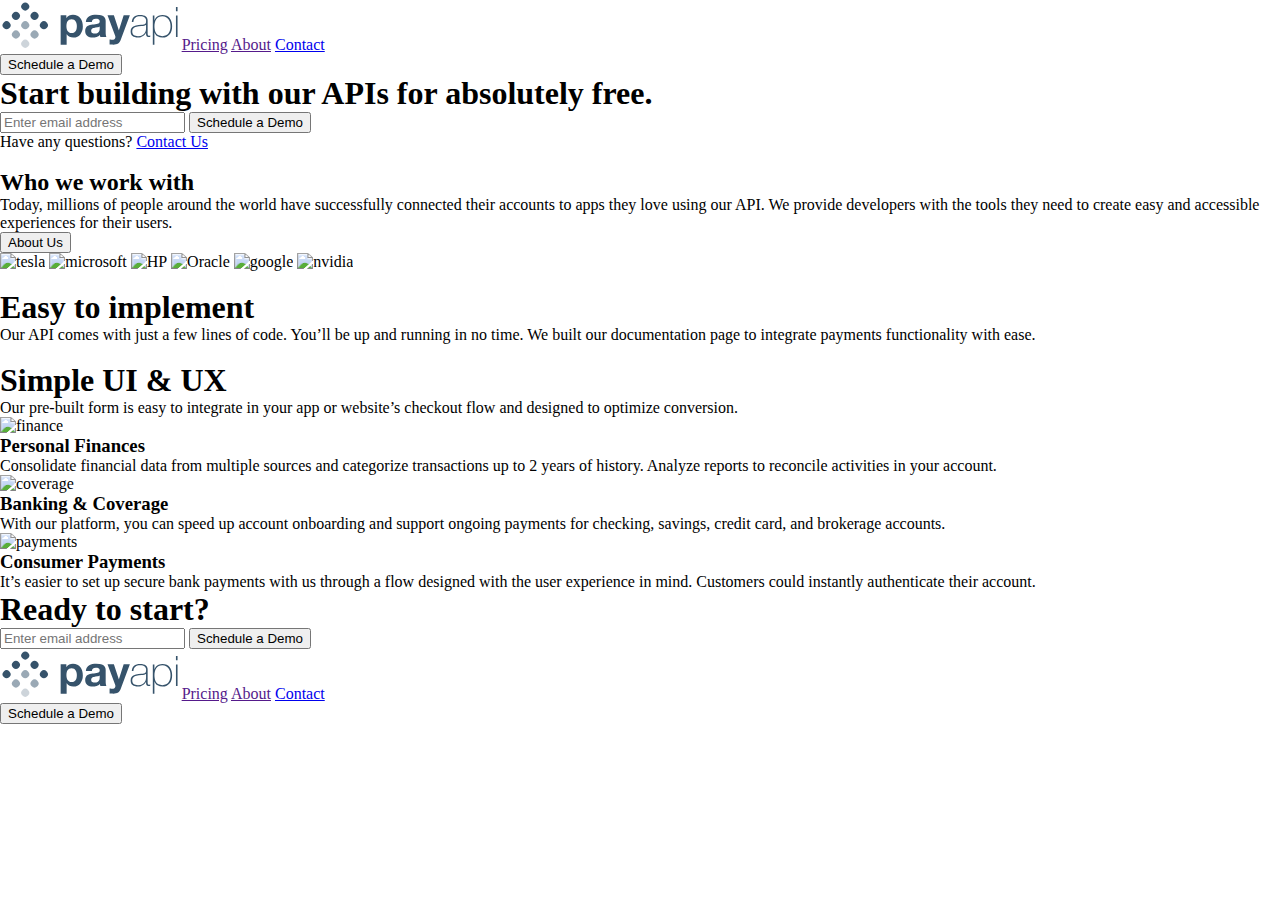
==== commit 3287c921: "update job1" ====
--- a/index.html
+++ b/index.html
@@ -1,24 +1,136 @@
-<!DOCTYPE html>
-<html lang="en">
-<head>
-    <meta charset="UTF-8">
-    <meta name="viewport" content="width=device-width, initial-scale=1.0">
-    <title>Document</title>
-    <link rel="stylesheet" href="/css/style.css">
-    <!-- <link rel="stylesheet" href="/css/gog.css"> -->
-</head>
-<body>
-    <div class="pricing"><a href="Pages/pricing.html">Pricing</a></div>
-    <div class="about"><a href="Pages/about.html">About</a></div>
-<div class="Shrivts">
-    <link rel="preconnect" href="https://fonts.googleapis.com">
-    <link rel="preconnect" href="https://fonts.gstatic.com" crossorigin>
-    <link href="https://fonts.googleapis.com/css2?family=Barlow:wght@600&family=DM+Serif+Display&family=Fraunces:opsz,wght@9..144,700;9..144,900&display=swap" rel="stylesheet">
-<!-- Public Sans => PB -->
-    <link rel="preconnect" href="https://fonts.googleapis.com">
-    <link rel="preconnect" href="https://fonts.gstatic.com" crossorigin>
-    <link href="https://fonts.googleapis.com/css2?family=Barlow:wght@600&family=DM+Serif+Display&family=Fraunces:opsz,wght@9..144,700;9..144,900&family=Public+Sans:wght@300&display=swap" rel="stylesheet">
-</div>
-</body>
-<script src="/js/script.js" defer></script>
+<!DOCTYPE html>
+<html lang="en">
+
+<head>
+    <meta charset="UTF-8">
+    <meta name="viewport" content="width=device-width, initial-scale=1.0">
+    <title>Document</title>
+    <link rel="stylesheet" href="/css/style.css">
+    <link rel="stylesheet" href="/css/srifts.css">
+    <!-- DM Serif Display -->
+    <link rel="preconnect" href="https://fonts.googleapis.com">
+    <link rel="preconnect" href="https://fonts.gstatic.com" crossorigin>
+    <link
+        href="https://fonts.googleapis.com/css2?family=Barlow:wght@600&family=DM+Serif+Display&family=Fraunces:opsz,wght@9..144,700;9..144,900&display=swap"
+        rel="stylesheet">
+    <!-- Public Sans  -->
+    <link rel="preconnect" href="https://fonts.googleapis.com">
+    <link rel="preconnect" href="https://fonts.gstatic.com" crossorigin>
+    <link
+        href="https://fonts.googleapis.com/css2?family=Barlow:wght@600&family=DM+Serif+Display&family=Fraunces:opsz,wght@9..144,700;9..144,900&family=Public+Sans:wght@300&display=swap"
+        rel="stylesheet">
+</head>
+
+<body>
+       <!-- header-->  
+       <header>  
+        <div class="navbarFlex">  
+            <img src="/assets/shared/desktop/logo.svg" height=50></a>  
+            <a href="">Pricing</a>  
+            <a href="">About</a>    
+            <a href="/Site/Contact.html">Contact</a>
+        </div>  
+        <button class="sub" href="#">Schedule a Demo</button>  
+  
+       </header> 
+      <!--DIV I--> 
+    <div class="top"> 
+        <div class="text"> 
+           <h1> 
+                <p>Start building with our APIs for absolutely free.</p> 
+            </h1>  
+            <form class="Search"> 
+                <input type="email" id="email" placeholder="Enter email address"> 
+                <button class="sub" href="#">Schedule a Demo</button> 
+                <p>Have any questions? <a href="../Contact/index.html">Contact Us </a> </p> 
+            </form> 
+ 
+ 
+        </div> 
+        <img src="/assets/home/desktop/illustration-phone-mockup.svg" alt=""> 
+    </div> 
+ 
+    <!--DIV II--> 
+    <div class="darktext"> 
+<div class="text_flex"> 
+        <h2>Who we work with</h2> 
+        <p class="text_centr">Today, millions of people around the world have successfully connected their accounts to apps they love using 
+            our API. We provide developers with the tools they need to create easy and accessible experiences for their 
+            users.</p> 
+          <a href="../About/"> </a> 
+        <button class="about_us">About Us</button>     
+         
+</div> 
+        <div class="logoC"> 
+             
+            <img src="/assets/shared/desktop/tesla.svg" alt="tesla">
+            <img src="/assets/shared/desktop/microsoft.svg" alt="microsoft"> 
+            <img src="/assets/shared/desktop/hewlett-packard.svg" alt="HP">
+            <img src="/assets/shared/desktop/oracle.svg" alt="Oracle">
+            <img src="/assets/shared/desktop/google.svg" alt="google">
+            <img src="/assets/shared/desktop/nvidia.svg" alt="nvidia">
+       
+    </div> 
+    </div> 
+ 
+ 
+ 
+ 
+    <!--DIV III--> 
+             <div class="gridele">
+            <img src="/assets/home/desktop/illustration-easy-to-implement.svg" alt="">
+            <h1>Easy to implement</h1> 
+            <p>Our API comes with just a few lines of code. You’ll be up and running in no time. We built our 
+                documentation page to integrate payments functionality with ease.</p>
+
+            <img src="/assets/home/desktop/illustration-simple-ui.svg" alt=""> 
+            <h1>Simple UI & UX</h1> 
+            <p>Our pre-built form is easy to integrate in your app or website’s checkout flow and designed to optimize conversion.
+            </p> 
+      </div>
+     
+      <!-- DIV IV -->
+      <div class="corda">
+        <div class="basecord">
+            <img src="/assets/home/desktop/icon-personal-finances.svg" alt="finance">
+            <div class="noclass">
+            <h3>Personal Finances</h3>
+            <p>Consolidate financial data from multiple sources and categorize transactions up to 2 years of history. Analyze reports to reconcile activities in your account.
+                 </p>
+            </div>
+        </div>
+        <div class="basecord">
+            <img src="/assets/home/desktop/icon-banking-and-coverage.svg" alt="coverage">
+            <h3>Banking & Coverage</h3>
+            <p>With our platform, you can speed up account onboarding and support ongoing payments for checking, savings, credit card, and brokerage accounts.
+             </p>
+        </div>
+        <div class="basecord">
+            <img src="/assets/home/desktop/icon-consumer-payments.svg" alt="payments">
+            <h3>Consumer Payments</h3>
+            <p>It’s easier to set up secure bank payments with us through a flow designed with the user experience in mind. Customers could instantly authenticate their account.
+             </p>
+        </div>
+      </div>
+     <!-- DIV V -->
+     <div class="redflex">
+        <h1>Ready to start?</h1>
+        <input type="email" id="email" placeholder="Enter email address"> 
+        <button class="sub" href="#">Schedule a Demo</button>
+
+     </div>
+    <!--footer--> 
+    <footer> 
+        <div class="navbarFlex">  
+            <img src="/assets/shared/desktop/logo.svg" height=50></a>  
+            <a href="">Pricing</a>  
+            <a href="">About</a>  
+            <a href="/Site/Contact.html">Contact</a>
+        </div>  
+        <button class="sub" href="#">Schedule a Demo</button>  
+    </footer> 
+   
+</body>
+<script src="/js/script.js" defer></script>
+
 </html>--- a/css/srifts.css
+++ b/css/srifts.css
@@ -0,0 +1,51 @@
+/* DM Serif Display */
+/* font-family: 'Barlow', sans-serif;
+font-family: 'DM Serif Display', serif;
+font-family: 'Fraunces', serif; */
+
+/* Public Sans */
+/* font-family: 'Barlow', sans-serif;
+font-family: 'DM Serif Display', serif;
+font-family: 'Fraunces', serif;
+font-family: 'Public Sans', sans-serif; */
+
+.largeh1{
+    font-family: 'DM Serif Display', serif;
+
+    font-size: 72px;
+   
+}
+.smallh1{
+
+font-family: 'DM Serif Display', serif;
+
+font-size: 56px;
+}
+.deffh2{
+
+font-family: 'DM Serif Display', serif;
+
+font-size: 48;
+}
+.deffh4{
+
+font-family: 'DM Serif Display', serif;
+
+font-size: 24;
+}
+.bigh3{
+
+font-family: 'DM Serif Display', serif;
+
+font-size: 32px;
+}
+.smallh3{
+
+    font-family: 'Public Sans', sans-serif;
+    font-size: 18px;
+}
+.pfont{
+
+font-family: 'Public Sans', sans-serif;
+font-size: 15px;
+}